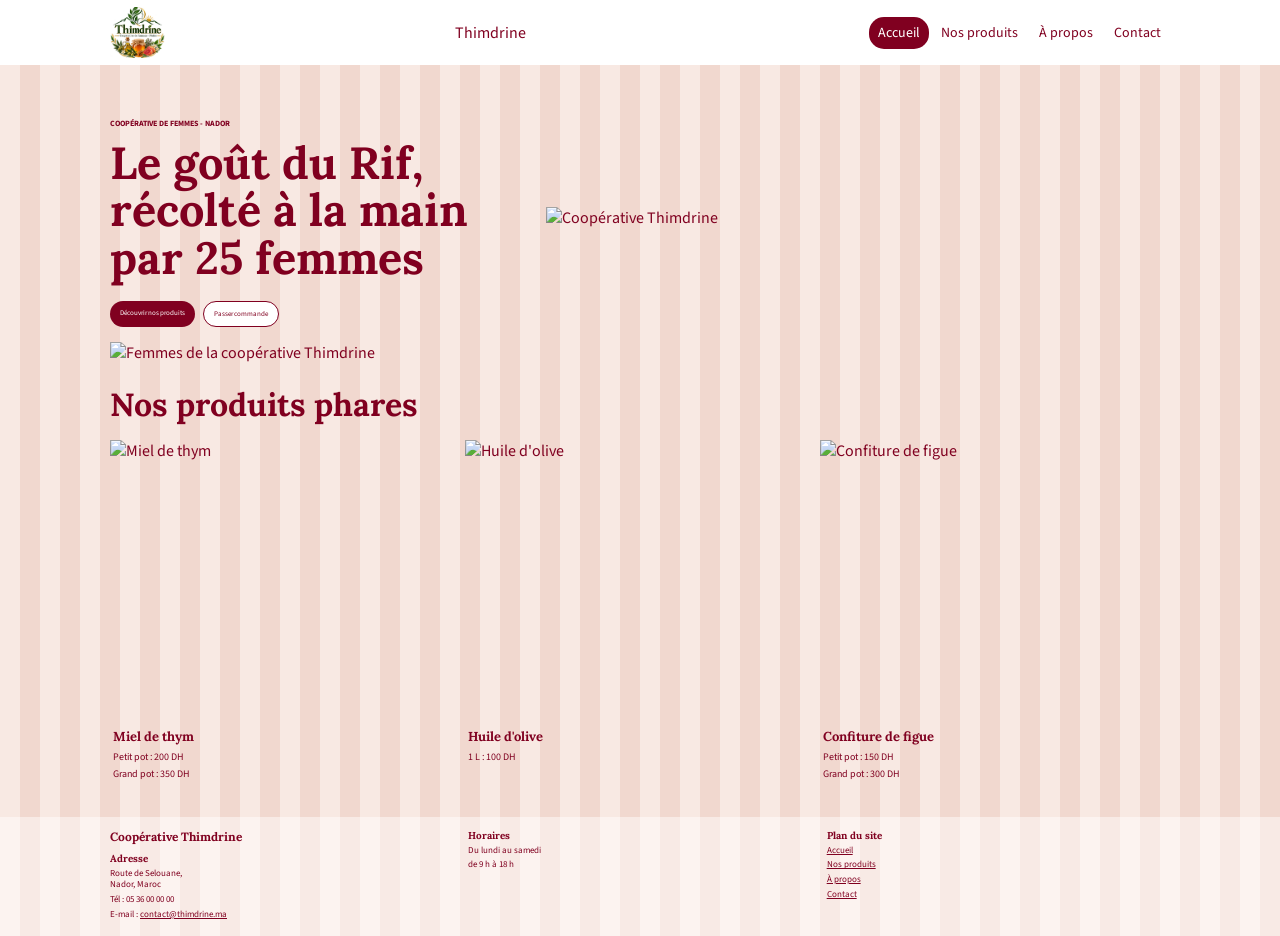
==== index.html @ 19dc5b83 "Ad integration css / html" ====
<!DOCTYPE html>
<html lang="fr">

<head>
    <meta charset="UTF-8">
    <meta name="viewport" content="width=device-width, initial-scale=1">

    <title>Accueil | Thimdrine</title>

    <link rel="icon" href="images/logo.svg">

    <link rel="stylesheet"
        href="https://fonts.googleapis.com/css2?family=Lora:wght@700&family=Source+Sans+3:wght@400;600;700&display=swap">

    <link rel="stylesheet" href="./style.css">
</head>

<body>

    <!-- HEADER -->

    <header class="entete">

        <div class="conteneur entete-contenu">

            <a class="logo" href="index.html">
             
                <img src="images/logo.jpg" alt="Thimdrine">
            
            </a>
            
            <nav class="menu">
                
                <div class="logo2">Thimdrine</div>
                <a class="actif" href="index.html">Accueil</a>

                <a href="produits.html">Nos produits</a>

                <a href="a-propos.html">À propos</a>

                <a href="contact.html">Contact</a>

            </nav>

        </div>

    </header>


    <main>

        <!-- HERO -->

        <section class="hero">

            <div class="conteneur hero-contenu">

                <div class="hero-texte">

                    <p class="surtitre">
                        Coopérative de femmes - Nador
                    </p>

                    <h1>
                        Le goût du Rif,
                        récolté à la main
                        par 25 femmes
                    </h1>

                    <div class="boutons">

                        <a class="bouton" href="produits.html">
                            Découvrir nos produits
                        </a>

                        <a class="bouton bouton-contour" href="contact.html">
                            Passer commande
                        </a>

                    </div>

                </div>


                <div class="hero-image">

                    <img src="images/hero.svg" alt="Coopérative Thimdrine">

                </div>

            </div>

        </section>


        <!-- IMAGE PRESENTATION -->

        <section class="presentation-image">

            <div class="conteneur">

                <img src="images/presentation.svg"
                     alt="Femmes de la coopérative Thimdrine">

            </div>

        </section>


        <!-- PRODUITS -->

        <section class="produits">

            <div class="conteneur">

                <h2>Nos produits phares</h2>


                <div class="cartes">


                    <!-- MIEL -->

                    <article class="carte">

                        <img src="images/miel-thym.svg"
                             alt="Miel de thym">

                        <div class="carte-texte">

                            <h3>Miel de thym</h3>

                            <p>Petit pot : 200 DH</p>

                            <p>Grand pot : 350 DH</p>

                        </div>

                    </article>


                    <!-- HUILE -->

                    <article class="carte">

                        <img src="images/huile-olive.svg"
                             alt="Huile d'olive">

                        <div class="carte-texte">

                            <h3>Huile d'olive</h3>

                            <p>1 L : 100 DH</p>

                        </div>

                    </article>


                    <!-- CONFITURE -->

                    <article class="carte">

                        <img src="images/confiture-figue.svg"
                             alt="Confiture de figue">

                        <div class="carte-texte">

                            <h3>Confiture de figue</h3>

                            <p>Petit pot : 150 DH</p>

                            <p>Grand pot : 300 DH</p>

                        </div>

                    </article>


                </div>

            </div>

        </section>

    </main>


    <!-- FOOTER -->

    <footer class="pied">

        <div class="conteneur pied-colonnes">


            <div>

                <h2>Coopérative Thimdrine</h2>

                <h3>Adresse</h3>

                <p>
                    Route de Selouane,<br>
                    Nador, Maroc
                </p>

                <p>
                    Tél : 05 36 00 00 00
                </p>

                <p>
                    E-mail :
                    <a href="mailto:contact@thimdrine.ma">
                        contact@thimdrine.ma
                    </a>
                </p>

            </div>


            <div>

                <h3>Horaires</h3>

                <p>
                    Du lundi au samedi
                </p>

                <p>
                    de 9 h à 18 h
                </p>

            </div>


            <div>

                <h3>Plan du site</h3>

                <p><a href="index.html">Accueil</a></p>

                <p><a href="produits.html">Nos produits</a></p>

                <p><a href="a-propos.html">À propos</a></p>

                <p><a href="contact.html">Contact</a></p>

            </div>


        </div>

    </footer>

</body>

</html>
---- style.css ----
/* =========================
   COULEURS
========================= */

:root {
    --rouge: #800020;
    --rose: #f8e9e3;
    --rose-fonce: #f1d8cf;
    --blanc: white;

    --titre: "Lora", Georgia, serif;
    --texte: "Source Sans 3", Arial, sans-serif;
}


/* =========================
   BASE
========================= */

* {
    box-sizing: border-box;
}

body {
    margin: 0;

    font-family: var(--texte);

    color: var(--rouge);

    background-color: var(--rose);

    /* bandes verticales */
    background-image: repeating-linear-gradient(
        90deg,
        #f8e9e3 0px,
        #f8e9e3 20px,
        #f1d8cf 20px,
        #f1d8cf 40px
    );
}

img {
    display: block;
    max-width: 100%;
}

a {
    color: var(--rouge);
}


/* =========================
   CONTENEUR
========================= */

.conteneur {
    width: 100%;
    max-width: 1100px;

    margin: auto;

    padding-left: 20px;
    padding-right: 20px;
}


/* =========================
   HEADER
========================= */

.entete {
    background-color: white;
}

.entete-contenu {
    display: flex;

    justify-content: space-between;
    align-items: center;

    padding-top: 5px;
    padding-bottom: 5px;
}


/* LOGO */

.logo img {
    width: 45px;
    height: 45px;

    object-fit: contain;
}


/* MENU */

.menu {
    display: flex;

    align-items: center;

    gap: 3px;
}

.menu a {
    padding: 6px 9px;

    font-size: 11px;

    text-decoration: none;

    color: var(--rouge);

    border-radius: 15px;
}

.menu a.actif {
    background-color: var(--rouge);

    color: white;
}


/* =========================
   HERO
========================= */

.hero {
    padding: 30px 0 15px;
}

.hero-contenu {
    display: flex;

    align-items: center;

    gap: 20px;
}

.hero-texte {
    width: 40%;
}

.surtitre {
    margin-bottom: 10px;

    font-size: 8px;

    font-weight: 700;

    text-transform: uppercase;
}

.hero h1 {
    margin: 0 0 20px;

    font-family: var(--titre);

    font-size: 30px;

    line-height: 1.05;

    color: var(--rouge);
}


/* IMAGE HERO */

.hero-image {
    width: 60%;
}

.hero-image img {
    width: 100%;
}


/* =========================
   BOUTONS
========================= */

.boutons {
    display: flex;

    gap: 8px;
}

.bouton {
    padding: 7px 10px;

    border-radius: 15px;

    background-color: var(--rouge);

    color: white;

    font-size: 7px;

    text-decoration: none;
}

.bouton-contour {
    background-color: white;

    color: var(--rouge);

    border: 1px solid var(--rouge);
}


/* =========================
   IMAGE PRESENTATION
========================= */

.presentation-image {
    padding: 0 0 15px;
}

.presentation-image img {
    width: 45%;

    margin-left: 0;
}


/* =========================
   PRODUITS
========================= */

.produits {
    padding: 5px 0 25px;
}

.produits h2 {
    margin: 0 0 15px;

    font-family: var(--titre);

    font-size: 25px;

    color: var(--rouge);
}


/* LES 3 CARTES */

.cartes {
    display: flex;

    gap: 5px;
}

.carte {
    width: 33.33%;

    background-color: transparent;
}


/* IMAGE PRODUIT */

.carte img {
    width: 100%;

    height: 160px;

    object-fit: cover;
}


/* TEXTE PRODUIT */

.carte-texte {
    padding: 8px 3px;
}

.carte h3 {
    margin: 0 0 5px;

    font-family: var(--titre);

    font-size: 13px;

    color: var(--rouge);
}

.carte p {
    margin: 0 0 3px;

    font-size: 10px;
}


/* =========================
   FOOTER
========================= */

.pied {
    padding: 12px 0;

    background-color: rgba(255, 255, 255, 0.45);
}

.pied-colonnes {
    display: flex;

    gap: 15px;
}

.pied-colonnes > div {
    width: 33.33%;
}

.pied h2 {
    margin: 0 0 8px;

    font-family: var(--titre);

    font-size: 12px;

    color: var(--rouge);
}

.pied h3 {
    margin: 0 0 3px;

    font-family: var(--titre);

    font-size: 10px;

    color: var(--rouge);
}

.pied p {
    margin: 0 0 3px;

    font-size: 9px;

    line-height: 1.3;
}

.pied a {
    color: var(--rouge);
}


/* =========================
   GRAND ÉCRAN
========================= */

@media (min-width: 1024px) {

    .logo img {
        width: 55px;
        height: 55px;
    }

    .menu a {
        font-size: 14px;
    }

    .hero {
        padding-top: 45px;
    }

    .hero h1 {
        font-size: 45px;
    }

    .carte img {
        height: 280px;
    }

    .produits h2 {
        font-size: 32px;
    }
}

.logo2{

    display: flex;
justify-content: start;
margin-right: 340px;


}
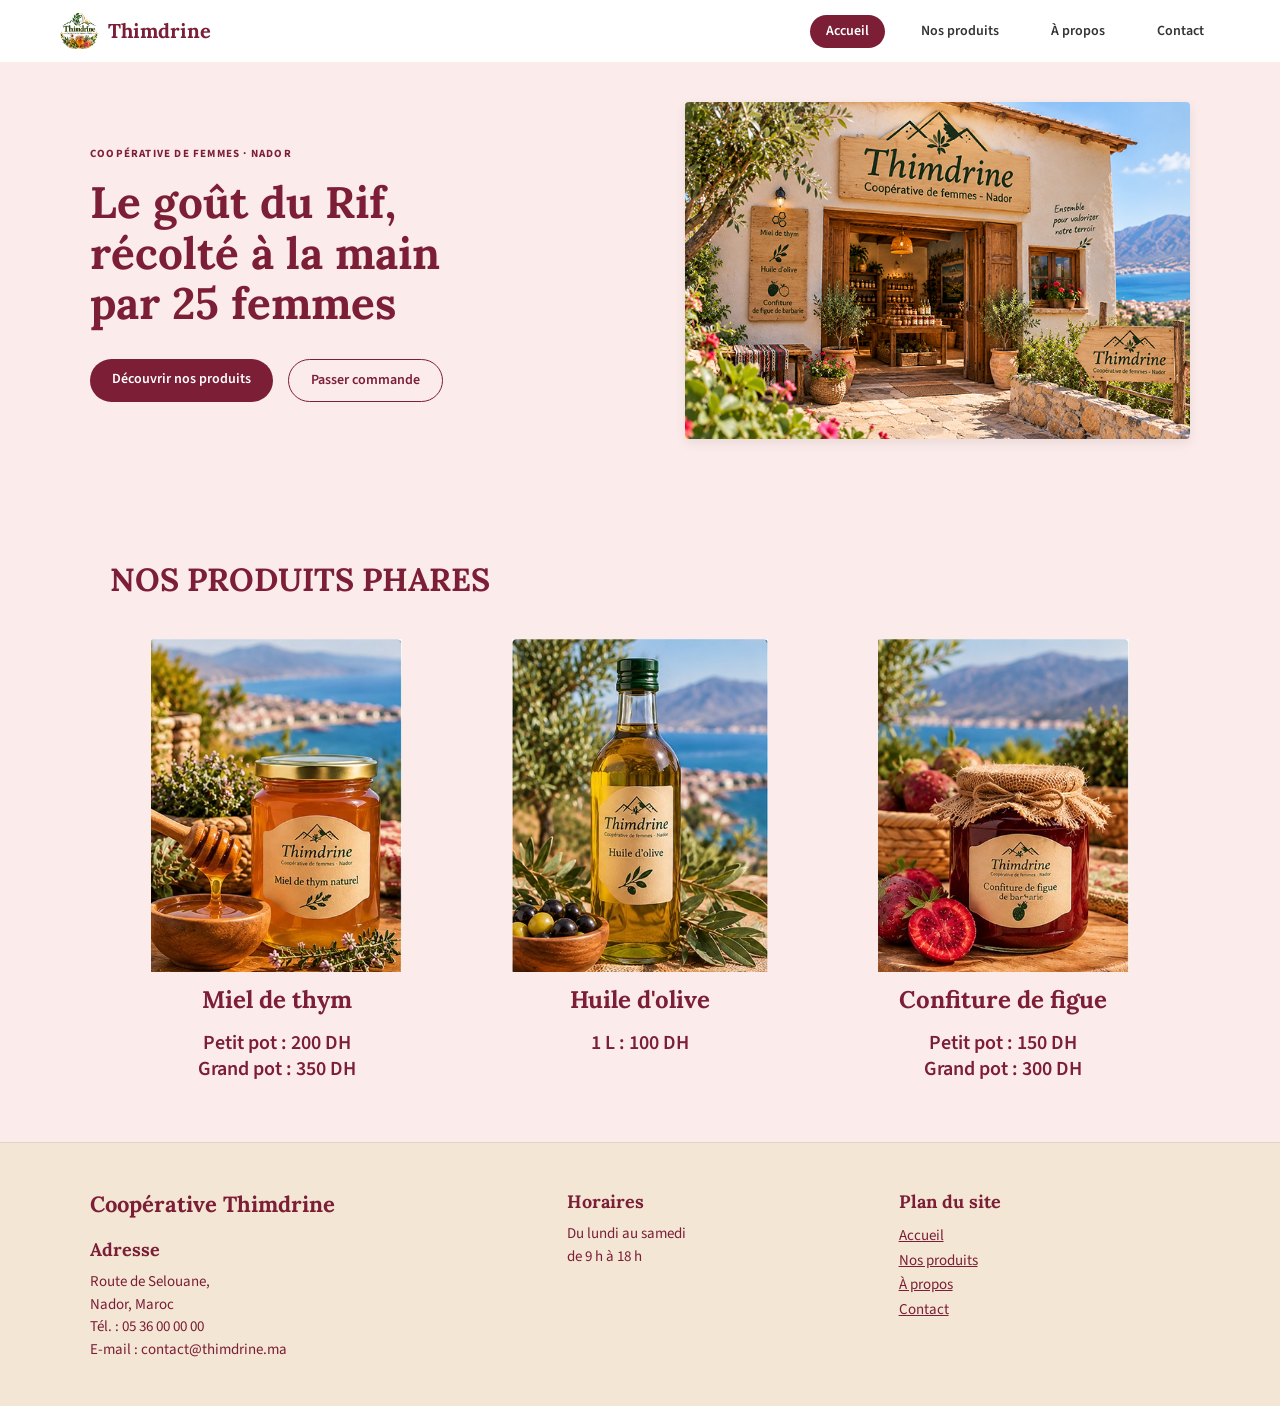
==== commit f72e348e: "site thimdrine" ====
--- a/index.html
+++ b/index.html
@@ -1,257 +1,127 @@
 <!DOCTYPE html>
 <html lang="fr">
+<head>
+  <meta charset="UTF-8">
+  <meta name="viewport" content="width=device-width, initial-scale=1.0">
+  <title>Thimdrine - Accueil</title>
 
-<head>
-    <meta charset="UTF-8">
-    <meta name="viewport" content="width=device-width, initial-scale=1">
+  <!-- Police Lora pour les titres & Source Sans 3 pour le texte -->
+  <link rel="preconnect" href="https://fonts.googleapis.com">
+  <link rel="preconnect" href="https://fonts.gstatic.com" crossorigin>
+  <link href="https://fonts.googleapis.com/css2?family=Lora:ital,wght@0,600;0,700;1,600&family=Source+Sans+3:wght@400;600;700&display=swap" rel="stylesheet">
 
-    <title>Accueil | Thimdrine</title>
-
-    <link rel="icon" href="images/logo.svg">
-
-    <link rel="stylesheet"
-        href="https://fonts.googleapis.com/css2?family=Lora:wght@700&family=Source+Sans+3:wght@400;600;700&display=swap">
-
-    <link rel="stylesheet" href="./style.css">
+  <!-- Lien vers le fichier CSS externe -->
+  <link rel="stylesheet" href="style.css">
 </head>
-
 <body>
 
-    <!-- HEADER -->
+  <!-- En-tête / Header -->
+  <header class="navbar">
+    <div class="logo-container">
+      <img src="images/logo.jpg" alt="Thimdrine" class="logo-img">
+      <span class="logo-text">Thimdrine</span>
+    </div>
+    <nav class="nav-links">
+      <a href="index.html" class="active">Accueil</a>
+      <a href="products.html">Nos produits</a>
+      <a href="a-propos.html">À propos</a>
+      <a href="contact.html">Contact</a>
+    </nav>
+  </header>
 
-    <header class="entete">
+  <main>
+    <!-- Section Hero (Haut de page) -->
+    <section class="hero-section">
+      <div class="hero-container">
+        
+        <!-- Colonne Gauche : Texte & Boutons -->
+        <div class="hero-left">
+          <span class="surtitre">COOPÉRATIVE DE FEMMES · NADOR</span>
+          <h1>Le goût du Rif,<br>récolté à la main<br>par 25 femmes</h1>
 
-        <div class="conteneur entete-contenu">
-
-            <a class="logo" href="index.html">
-             
-                <img src="images/logo.jpg" alt="Thimdrine">
-            
-            </a>
-            
-            <nav class="menu">
-                
-                <div class="logo2">Thimdrine</div>
-                <a class="actif" href="index.html">Accueil</a>
-
-                <a href="produits.html">Nos produits</a>
-
-                <a href="a-propos.html">À propos</a>
-
-                <a href="contact.html">Contact</a>
-
-            </nav>
-
+          <div class="hero-buttons">
+            <a href="products.html" class="btn btn-miel">Découvrir nos produits</a>
+            <a href="contact.html" class="btn btn-outline">Passer commande</a>
+          </div>
         </div>
 
-    </header>
-
-
-    <main>
-
-        <!-- HERO -->
-
-        <section class="hero">
-
-            <div class="conteneur hero-contenu">
-
-                <div class="hero-texte">
-
-                    <p class="surtitre">
-                        Coopérative de femmes - Nador
-                    </p>
-
-                    <h1>
-                        Le goût du Rif,
-                        récolté à la main
-                        par 25 femmes
-                    </h1>
-
-                    <div class="boutons">
-
-                        <a class="bouton" href="produits.html">
-                            Découvrir nos produits
-                        </a>
-
-                        <a class="bouton bouton-contour" href="contact.html">
-                            Passer commande
-                        </a>
-
-                    </div>
-
-                </div>
-
-
-                <div class="hero-image">
-
-                    <img src="images/hero.svg" alt="Coopérative Thimdrine">
-
-                </div>
-
-            </div>
-
-        </section>
-
-
-        <!-- IMAGE PRESENTATION -->
-
-        <section class="presentation-image">
-
-            <div class="conteneur">
-
-                <img src="images/presentation.svg"
-                     alt="Femmes de la coopérative Thimdrine">
-
-            </div>
-
-        </section>
-
-
-        <!-- PRODUITS -->
-
-        <section class="produits">
-
-            <div class="conteneur">
-
-                <h2>Nos produits phares</h2>
-
-
-                <div class="cartes">
-
-
-                    <!-- MIEL -->
-
-                    <article class="carte">
-
-                        <img src="images/miel-thym.svg"
-                             alt="Miel de thym">
-
-                        <div class="carte-texte">
-
-                            <h3>Miel de thym</h3>
-
-                            <p>Petit pot : 200 DH</p>
-
-                            <p>Grand pot : 350 DH</p>
-
-                        </div>
-
-                    </article>
-
-
-                    <!-- HUILE -->
-
-                    <article class="carte">
-
-                        <img src="images/huile-olive.svg"
-                             alt="Huile d'olive">
-
-                        <div class="carte-texte">
-
-                            <h3>Huile d'olive</h3>
-
-                            <p>1 L : 100 DH</p>
-
-                        </div>
-
-                    </article>
-
-
-                    <!-- CONFITURE -->
-
-                    <article class="carte">
-
-                        <img src="images/confiture-figue.svg"
-                             alt="Confiture de figue">
-
-                        <div class="carte-texte">
-
-                            <h3>Confiture de figue</h3>
-
-                            <p>Petit pot : 150 DH</p>
-
-                            <p>Grand pot : 300 DH</p>
-
-                        </div>
-
-                    </article>
-
-
-                </div>
-
-            </div>
-
-        </section>
-
-    </main>
-
-
-    <!-- FOOTER -->
-
-    <footer class="pied">
-
-        <div class="conteneur pied-colonnes">
-
-
-            <div>
-
-                <h2>Coopérative Thimdrine</h2>
-
-                <h3>Adresse</h3>
-
-                <p>
-                    Route de Selouane,<br>
-                    Nador, Maroc
-                </p>
-
-                <p>
-                    Tél : 05 36 00 00 00
-                </p>
-
-                <p>
-                    E-mail :
-                    <a href="mailto:contact@thimdrine.ma">
-                        contact@thimdrine.ma
-                    </a>
-                </p>
-
-            </div>
-
-
-            <div>
-
-                <h3>Horaires</h3>
-
-                <p>
-                    Du lundi au samedi
-                </p>
-
-                <p>
-                    de 9 h à 18 h
-                </p>
-
-            </div>
-
-
-            <div>
-
-                <h3>Plan du site</h3>
-
-                <p><a href="index.html">Accueil</a></p>
-
-                <p><a href="produits.html">Nos produits</a></p>
-
-                <p><a href="a-propos.html">À propos</a></p>
-
-                <p><a href="contact.html">Contact</a></p>
-
-            </div>
-
-
+        <!-- Colonne Droite : Image principale de la boutique -->
+        <div class="hero-right">
+          <img src="images/page1.jpg" alt="Boutique Thimdrine - Coopérative de femmes à Nador">
         </div>
 
-    </footer>
+      </div>
+    </section>
+
+    <!-- Section Produits Phares -->
+    <section class="produits-phares-section">
+      <h2 class="section-title">NOS PRODUITS PHARES</h2>
+
+      <div class="produits-grid">
+        
+        <!-- Produit 1 -->
+        <div class="produit-card">
+          <div class="image-wrapper">
+            <img src="images/produit3.jpg" alt="Miel de thym naturel">
+          </div>
+          <h3>Miel de thym</h3>
+          <p class="prix">Petit pot : 200 DH<br>Grand pot : 350 DH</p>
+        </div>
+
+        <!-- Produit 2 -->
+        <div class="produit-card">
+          <div class="image-wrapper">
+            <img src="images/produit2.jpg" alt="Huile d'olive pure">
+          </div>
+          <h3>Huile d'olive</h3>
+          <p class="prix">1 L : 100 DH</p>
+        </div>
+
+        <!-- Produit 3 -->
+        <div class="produit-card">
+          <div class="image-wrapper">
+            <img src="images/produit1.jpg" alt="Confiture de figue">
+          </div>
+          <h3>Confiture de figue</h3>
+          <p class="prix">Petit pot : 150 DH<br>Grand pot : 300 DH</p>
+        </div>
+
+      </div>
+    </section>
+  </main>
+
+  <!-- Pied de page / Footer -->
+  <footer class="footer">
+    <div class="footer-container">
+      
+      <!-- Colonne 1 : Adresse & Contacts -->
+      <div class="footer-col">
+        <h3 class="footer-brand">Coopérative Thimdrine</h3>
+        <h4 class="footer-heading">Adresse</h4>
+        <p>Route de Selouane,<br>Nador, Maroc</p>
+        <p class="footer-contact-item">Tél. : 05 36 00 00 00</p>
+        <p class="footer-contact-item">E-mail : contact@thimdrine.ma</p>
+      </div>
+
+      <!-- Colonne 2 : Horaires -->
+      <div class="footer-col">
+        <h4 class="footer-heading">Horaires</h4>
+        <p>Du lundi au samedi<br>de 9 h à 18 h</p>
+      </div>
+
+      <!-- Colonne 3 : Navigation du site -->
+      <div class="footer-col">
+        <h4 class="footer-heading">Plan du site</h4>
+        <ul class="footer-links">
+          <li><a href="index.html" class="active">Accueil</a></li>
+          <li><a href="products.html">Nos produits</a></li>
+          <li><a href="a-propos.html">À propos</a></li>
+          <li><a href="contact.html">Contact</a></li>
+        </ul>
+      </div>
+
+    </div>
+  </footer>
 
 </body>
-
 </html>
--- a/style.css
+++ b/style.css
@@ -1,388 +1,399 @@
-/* =========================
-   COULEURS
-========================= */
-
+/* ==========================================
+   CHARTE GRAPHIQUE GLOBAL - THIMDRINE
+   ========================================== */
 :root {
-    --rouge: #800020;
-    --rose: #f8e9e3;
-    --rose-fonce: #f1d8cf;
-    --blanc: white;
-
-    --titre: "Lora", Georgia, serif;
-    --texte: "Source Sans 3", Arial, sans-serif;
-}
-
-
-/* =========================
-   BASE
-========================= */
-
+  --couleur-miel: #7B1E36;        /* Bordeaux / Miel */
+  --couleur-figue: #6C1D2F;       /* Bordeaux foncé */
+  --couleur-lin-haut: #FCEBEB;    /* Fond rose pastel clair */
+  --couleur-lin-bas: #FBF6EC;     /* Fond lin/crème */
+  --couleur-bandeau: #EEA0A0;     /* Fond saumon pour les valeurs / formulaires */
+  --couleur-footer: #F3E6D5;      /* Fond du footer */
+  --couleur-terre: #2B2118;       /* Texte sombre */
+  --couleur-blanc: #FFFFFF;
+
+  --police-titre: 'Lora', Georgia, serif;
+  --police-texte: 'Source Sans 3', Arial, sans-serif;
+}
+
+/* Reset de base */
 * {
-    box-sizing: border-box;
+  box-sizing: border-box;
+  margin: 0;
+  padding: 0;
 }
 
 body {
-    margin: 0;
-
-    font-family: var(--texte);
-
-    color: var(--rouge);
-
-    background-color: var(--rose);
-
-    /* bandes verticales */
-    background-image: repeating-linear-gradient(
-        90deg,
-        #f8e9e3 0px,
-        #f8e9e3 20px,
-        #f1d8cf 20px,
-        #f1d8cf 40px
-    );
-}
-
-img {
+  font-family: var(--police-texte);
+  background-color: var(--couleur-lin-haut);
+  color: var(--couleur-miel);
+  line-height: 1.5;
+  min-height: 100vh;
+}
+
+/* ==========================================
+   HEADER / NAVIGATION (COMMUN À TOUTES LES PAGES)
+   ========================================== */
+.navbar, header {
+  background-color: var(--couleur-blanc);
+  display: flex;
+  justify-content: space-between;
+  align-items: center;
+  padding: 12px 60px;
+  box-shadow: 0 1px 4px rgba(0, 0, 0, 0.05);
+}
+
+.logo-container {
+  display: flex;
+  align-items: center;
+  gap: 10px;
+}
+
+.logo-img {
+  width: 38px;
+  height: 38px;
+  object-fit: contain;
+}
+
+.logo-text {
+  font-family: var(--police-titre);
+  font-size: 20px;
+  font-weight: 700;
+  color: var(--couleur-miel);
+}
+
+.nav-links, nav {
+  display: flex;
+  align-items: center;
+  gap: 20px;
+}
+
+.nav-links a, nav a {
+  text-decoration: none;
+  color: #333333;
+  font-size: 14px;
+  font-weight: 600;
+  padding: 6px 16px;
+  border-radius: 20px;
+  transition: all 0.2s ease;
+}
+
+.nav-links a.active, nav a.active {
+  background-color: var(--couleur-miel);
+  color: var(--couleur-blanc);
+}
+
+/* Titre global de page */
+.page-title {
+  font-family: var(--police-titre);
+  font-size: 60px;
+  font-weight: 700;
+  color: var(--couleur-miel);
+  text-align: center;
+  margin-bottom: 35px;
+}
+
+/* ==========================================
+   PAGE ACCUEIL (INDEX)
+   ========================================== */
+.hero-section {
+  background-color: var(--couleur-lin-haut);
+  padding: 40px 20px 60px;
+}
+
+.hero-container {
+  max-width: 1100px;
+  margin: 0 auto;
+  display: grid;
+  grid-template-columns: 1.1fr 1fr;
+  gap: 40px;
+  align-items: center;
+}
+
+.surtitre {
+  font-size: 11px;
+  font-weight: 700;
+  letter-spacing: 1.2px;
+  color: var(--couleur-miel);
+  display: block;
+  margin-bottom: 15px;
+  text-transform: uppercase;
+}
+
+.hero-left h1 {
+  font-family: var(--police-titre);
+  font-size: 44px;
+  line-height: 1.15;
+  color: var(--couleur-miel);
+  margin-bottom: 30px;
+  font-weight: 700;
+}
+
+.hero-buttons {
+  display: flex;
+  gap: 15px;
+}
+
+.btn {
+  text-decoration: none;
+  font-size: 14px;
+  font-weight: 600;
+  padding: 10px 22px;
+  border-radius: 25px;
+  display: inline-block;
+  transition: all 0.2s ease;
+}
+
+.btn-miel {
+  background-color: var(--couleur-miel);
+  color: var(--couleur-blanc);
+}
+
+.btn-miel:hover {
+  background-color: var(--couleur-figue);
+}
+
+.btn-outline {
+  border: 1.5px solid var(--couleur-miel);
+  color: var(--couleur-miel);
+  background-color: transparent;
+}
+
+.hero-right img {
+  width: 100%;
+  border-radius: 4px;
+  object-fit: cover;
+  box-shadow: 0 4px 12px rgba(0, 0, 0, 0.08);
+}
+
+.produits-phares-section {
+  max-width: 1100px;
+  margin: 50px auto 60px;
+  padding: 0 20px;
+}
+
+.section-title {
+  font-family: var(--police-titre);
+  font-size: 32px;
+  font-weight: 700;
+  color: var(--couleur-miel);
+  margin-bottom: 35px;
+}
+
+/* ==========================================
+   PAGE À PROPOS (HISTOIRE & VALEURS) - [AJOUTÉ]
+   ========================================== */
+.histoire-section {
+  max-width: 1150px;
+  margin: 0 auto;
+  padding: 40px 20px 60px;
+}
+
+.histoire-container {
+  display: flex;
+  align-items: center;
+  justify-content: space-between;
+  gap: 50px;
+}
+
+.histoire-image {
+  flex: 1;
+  max-width: 420px;
+  display: flex;
+  justify-content: center;
+}
+
+.histoire-image img {
+  width: 100%;
+  height: auto;
+  object-fit: contain;
+}
+
+.histoire-content {
+  flex: 1.4;
+}
+
+.histoire-content p {
+  font-size: 22px;
+  line-height: 1.55;
+  color: var(--couleur-miel);
+  margin-bottom: 22px;
+}
+
+.valeurs-section {
+  background-color: var(--couleur-bandeau);
+  padding: 45px 20px 70px;
+  width: 100%;
+  text-align: center;
+}
+
+.valeurs-title {
+  font-family: var(--police-titre);
+  font-size: 56px;
+  font-weight: 700;
+  color: var(--couleur-miel);
+  margin-bottom: 45px;
+}
+
+.valeurs-grid {
+  max-width: 1100px;
+  margin: 0 auto;
+  display: grid;
+  grid-template-columns: repeat(3, 1fr);
+  gap: 40px;
+  text-align: left;
+}
+
+.valeur-card h3 {
+  font-family: var(--police-titre);
+  font-size: 28px;
+  font-weight: 700;
+  color: #000000;
+  margin-bottom: 14px;
+}
+
+.valeur-card p {
+  font-size: 22px;
+  line-height: 1.4;
+  color: var(--couleur-miel);
+  font-weight: 500;
+}
+
+/* ==========================================
+   PAGE PRODUITS (CATALOGUE)
+   ========================================== */
+.catalog-section, .container {
+  max-width: 1100px;
+  margin: 0 auto;
+  padding: 30px 20px 70px;
+  text-align: center;
+}
+
+.products-grid, .produits-grid {
+  display: grid;
+  grid-template-columns: repeat(3, 1fr);
+  gap: 40px 30px;
+}
+
+.product-card, .produit-card {
+  display: flex;
+  flex-direction: column;
+  align-items: center;
+}
+
+.product-card h2, .produit-card h3, .product-title {
+  font-family: var(--police-titre);
+  font-size: 24px;
+  font-weight: 700;
+  color: var(--couleur-miel);
+  margin-bottom: 12px;
+  text-align: center;
+}
+
+.image-wrapper, .product-image {
+width: 100%;
+    aspect-ratio: 1 / 1;
+    overflow: hidden;
+    border-radius: 2px;
+    margin-bottom: 10px;
+    background-color: var(--couleur-lin-haut);
+}
+
+.image-wrapper img {
+   width: 100%;
+    height: 100%;
+    object-fit: contain;
     display: block;
-    max-width: 100%;
-}
-
-a {
-    color: var(--rouge);
-}
-
-
-/* =========================
-   CONTENEUR
-========================= */
-
-.conteneur {
-    width: 100%;
-    max-width: 1100px;
-
-    margin: auto;
-
-    padding-left: 20px;
-    padding-right: 20px;
-}
-
-
-/* =========================
-   HEADER
-========================= */
-
-.entete {
-    background-color: white;
-}
-
-.entete-contenu {
-    display: flex;
-
-    justify-content: space-between;
-    align-items: center;
-
-    padding-top: 5px;
-    padding-bottom: 5px;
-}
-
-
-/* LOGO */
-
-.logo img {
-    width: 45px;
-    height: 45px;
-
-    object-fit: contain;
-}
-
-
-/* MENU */
-
-.menu {
-    display: flex;
-
-    align-items: center;
-
-    gap: 3px;
-}
-
-.menu a {
-    padding: 6px 9px;
-
-    font-size: 11px;
-
-    text-decoration: none;
-
-    color: var(--rouge);
-
-    border-radius: 15px;
-}
-
-.menu a.actif {
-    background-color: var(--rouge);
-
-    color: white;
-}
-
-
-/* =========================
-   HERO
-========================= */
-
-.hero {
-    padding: 30px 0 15px;
-}
-
-.hero-contenu {
-    display: flex;
-
-    align-items: center;
-
-    gap: 20px;
-}
-
-.hero-texte {
-    width: 40%;
-}
-
-.surtitre {
-    margin-bottom: 10px;
-
-    font-size: 8px;
-
-    font-weight: 700;
-
-    text-transform: uppercase;
-}
-
-.hero h1 {
-    margin: 0 0 20px;
-
-    font-family: var(--titre);
-
-    font-size: 30px;
-
-    line-height: 1.05;
-
-    color: var(--rouge);
-}
-
-
-/* IMAGE HERO */
-
-.hero-image {
-    width: 60%;
-}
-
-.hero-image img {
-    width: 100%;
-}
-
-
-/* =========================
-   BOUTONS
-========================= */
-
-.boutons {
-    display: flex;
-
-    gap: 8px;
-}
-
-.bouton {
-    padding: 7px 10px;
-
-    border-radius: 15px;
-
-    background-color: var(--rouge);
-
-    color: white;
-
-    font-size: 7px;
-
-    text-decoration: none;
-}
-
-.bouton-contour {
-    background-color: white;
-
-    color: var(--rouge);
-
-    border: 1px solid var(--rouge);
-}
-
-
-/* =========================
-   IMAGE PRESENTATION
-========================= */
-
-.presentation-image {
-    padding: 0 0 15px;
-}
-
-.presentation-image img {
-    width: 45%;
-
-    margin-left: 0;
-}
-
-
-/* =========================
-   PRODUITS
-========================= */
-
-.produits {
-    padding: 5px 0 25px;
-}
-
-.produits h2 {
-    margin: 0 0 15px;
-
-    font-family: var(--titre);
-
-    font-size: 25px;
-
-    color: var(--rouge);
-}
-
-
-/* LES 3 CARTES */
-
-.cartes {
-    display: flex;
-
-    gap: 5px;
-}
-
-.carte {
-    width: 33.33%;
-
-    background-color: transparent;
-}
-
-
-/* IMAGE PRODUIT */
-
-.carte img {
-    width: 100%;
-
-    height: 160px;
-
-    object-fit: cover;
-}
-
-
-/* TEXTE PRODUIT */
-
-.carte-texte {
-    padding: 8px 3px;
-}
-
-.carte h3 {
-    margin: 0 0 5px;
-
-    font-family: var(--titre);
-
-    font-size: 13px;
-
-    color: var(--rouge);
-}
-
-.carte p {
-    margin: 0 0 3px;
-
-    font-size: 10px;
-}
-
-
-/* =========================
-   FOOTER
-========================= */
-
-.pied {
-    padding: 12px 0;
-
-    background-color: rgba(255, 255, 255, 0.45);
-}
-
-.pied-colonnes {
-    display: flex;
-
+}
+
+.product-card .price, .produit-card .prix, .product-price {
+  font-size: 20px;
+  font-weight: 600;
+  color: var(--couleur-miel);
+  line-height: 1.3;
+  text-align: center;
+}
+
+/* ==========================================
+   FOOTER (COMMUN)
+   ========================================== */
+.footer {
+  background-color: var(--couleur-footer);
+  padding: 45px 20px;
+  border-top: 1px solid rgba(123, 30, 54, 0.1);
+}
+
+.footer-container {
+  max-width: 1100px;
+  margin: 0 auto;
+  display: grid;
+  grid-template-columns: 1.5fr 1fr 1fr;
+  gap: 40px;
+}
+
+.footer-brand {
+  font-family: var(--police-titre);
+  font-size: 22px;
+  font-weight: 700;
+  color: var(--couleur-miel);
+  margin-bottom: 15px;
+}
+
+.footer-heading {
+  font-family: var(--police-titre);
+  font-size: 18px;
+  font-weight: 700;
+  color: var(--couleur-miel);
+  margin-bottom: 8px;
+}
+
+.footer-col p, .footer-col a {
+  font-size: 15px;
+  color: var(--couleur-miel);
+}
+
+.footer-links {
+  list-style: none;
+}
+
+.footer-links a:hover {
+  text-decoration: underline;
+}
+
+/* ==========================================
+   RESPONSIVE (MOBILES & TABLETTES)
+   ========================================== */
+@media (max-width: 850px) {
+  .navbar, header {
+    flex-direction: column;
     gap: 15px;
-}
-
-.pied-colonnes > div {
-    width: 33.33%;
-}
-
-.pied h2 {
-    margin: 0 0 8px;
-
-    font-family: var(--titre);
-
-    font-size: 12px;
-
-    color: var(--rouge);
-}
-
-.pied h3 {
-    margin: 0 0 3px;
-
-    font-family: var(--titre);
-
-    font-size: 10px;
-
-    color: var(--rouge);
-}
-
-.pied p {
-    margin: 0 0 3px;
-
-    font-size: 9px;
-
-    line-height: 1.3;
-}
-
-.pied a {
-    color: var(--rouge);
-}
-
-
-/* =========================
-   GRAND ÉCRAN
-========================= */
-
-@media (min-width: 1024px) {
-
-    .logo img {
-        width: 55px;
-        height: 55px;
-    }
-
-    .menu a {
-        font-size: 14px;
-    }
-
-    .hero {
-        padding-top: 45px;
-    }
-
-    .hero h1 {
-        font-size: 45px;
-    }
-
-    .carte img {
-        height: 280px;
-    }
-
-    .produits h2 {
-        font-size: 32px;
-    }
-}
-
-.logo2{
-
-    display: flex;
-justify-content: start;
-margin-right: 340px;
-
-
-}
+    padding: 15px;
+  }
+
+  .hero-container,
+  .histoire-container {
+    grid-template-columns: 1fr;
+    flex-direction: column;
+    text-align: center;
+  }
+
+  .products-grid,
+  .produits-grid,
+  .valeurs-grid {
+    grid-template-columns: 1fr;
+    gap: 35px;
+  }
+
+  .footer-container {
+    grid-template-columns: 1fr;
+    gap: 25px;
+  }
+
+  .page-title,
+  .valeurs-title {
+    font-size: 40px;
+  }
+}
+
+.footer-text {
+    font-weight: bold;
+}
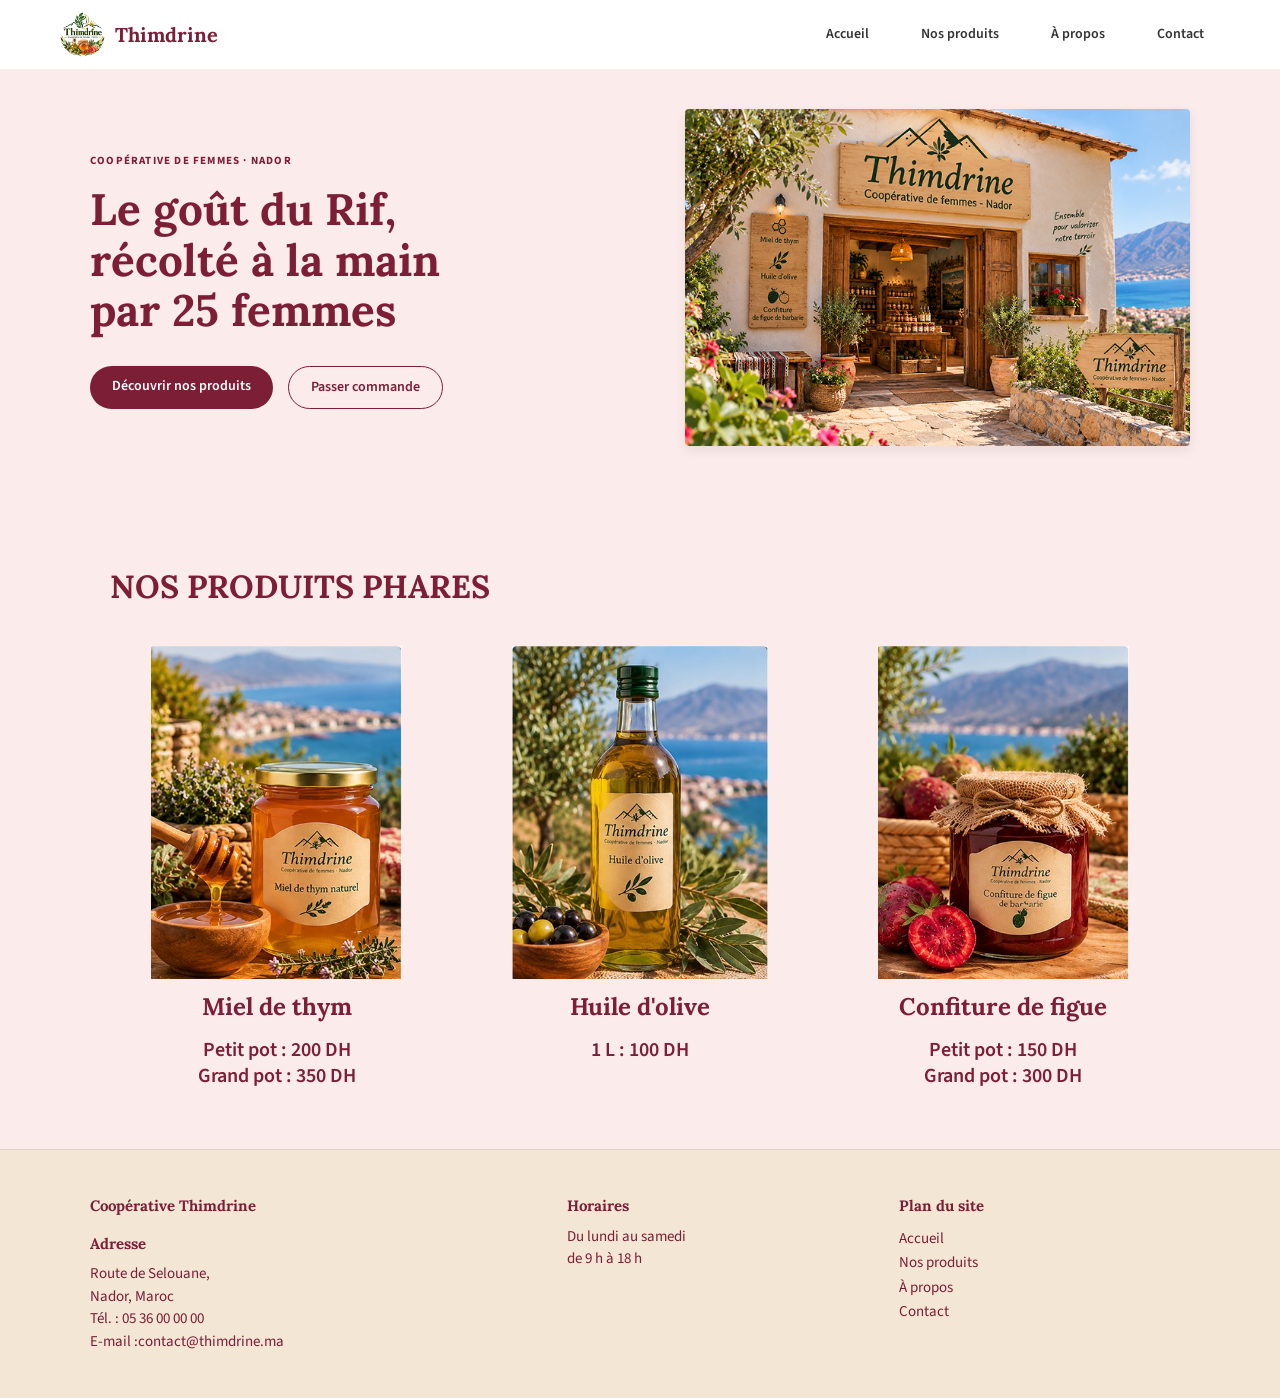
==== commit 48e8796d: "siteThimdrine" ====
--- a/index.html
+++ b/index.html
@@ -16,18 +16,20 @@
 <body>
 
   <!-- En-tête / Header -->
-  <header class="navbar">
-    <div class="logo-container">
-      <img src="images/logo.jpg" alt="Thimdrine" class="logo-img">
-      <span class="logo-text">Thimdrine</span>
+<header class="navbar">
+  <div class="logo-container">
+    <div class="logo-circle">
+      <img src="images/logo.jpg" alt="Thimdrine Logo" class="logo-img">
     </div>
-    <nav class="nav-links">
-      <a href="index.html" class="active">Accueil</a>
-      <a href="products.html">Nos produits</a>
-      <a href="a-propos.html">À propos</a>
-      <a href="contact.html">Contact</a>
-    </nav>
-  </header>
+    <span class="logo-text">Thimdrine</span>
+  </div>
+  <nav class="nav-links">
+    <a href="index.html">Accueil</a>
+    <a href="products.html">Nos produits</a>
+    <a href="a-propos.html">À propos</a>
+    <a href="contact.html">Contact</a>
+  </nav>
+</header>
 
   <main>
     <!-- Section Hero (Haut de page) -->
@@ -96,22 +98,22 @@
       
       <!-- Colonne 1 : Adresse & Contacts -->
       <div class="footer-col">
-        <h3 class="footer-brand">Coopérative Thimdrine</h3>
-        <h4 class="footer-heading">Adresse</h4>
+        <p class="footer-brand">Coopérative Thimdrine</p>
+        <p class="footer-heading">Adresse</p>
         <p>Route de Selouane,<br>Nador, Maroc</p>
         <p class="footer-contact-item">Tél. : 05 36 00 00 00</p>
-        <p class="footer-contact-item">E-mail : contact@thimdrine.ma</p>
+        <p class="footer-contact-item">E-mail :contact@thimdrine.ma</p>
       </div>
 
       <!-- Colonne 2 : Horaires -->
       <div class="footer-col">
-        <h4 class="footer-heading">Horaires</h4>
+        <p class="footer-heading">Horaires</p>
         <p>Du lundi au samedi<br>de 9 h à 18 h</p>
       </div>
 
       <!-- Colonne 3 : Navigation du site -->
       <div class="footer-col">
-        <h4 class="footer-heading">Plan du site</h4>
+        <p class="footer-heading">Plan du site</p>
         <ul class="footer-links">
           <li><a href="index.html" class="active">Accueil</a></li>
           <li><a href="products.html">Nos produits</a></li>
--- a/style.css
+++ b/style.css
@@ -15,7 +15,7 @@
   --police-texte: 'Source Sans 3', Arial, sans-serif;
 }
 
-/* Reset de base */
+/* Reset de base corrigé */
 * {
   box-sizing: border-box;
   margin: 0;
@@ -48,10 +48,21 @@
   gap: 10px;
 }
 
+.logo-circle {
+  width: 45px;
+  height: 45px;
+  border-radius: 50%;
+  overflow: hidden;
+  display: flex;
+  align-items: center;
+  justify-content: center;
+  background-color: var(--couleur-blanc);
+}
+
 .logo-img {
-  width: 38px;
-  height: 38px;
-  object-fit: contain;
+  width: 100%;
+  height: 100%;
+  object-fit: cover;
 }
 
 .logo-text {
@@ -180,7 +191,7 @@
 }
 
 /* ==========================================
-   PAGE À PROPOS (HISTOIRE & VALEURS) - [AJOUTÉ]
+   PAGE À PROPOS (HISTOIRE & VALEURS)
    ========================================== */
 .histoire-section {
   max-width: 1150px;
@@ -200,12 +211,15 @@
   max-width: 420px;
   display: flex;
   justify-content: center;
+
 }
 
 .histoire-image img {
   width: 100%;
   height: auto;
   object-fit: contain;
+  
+
 }
 
 .histoire-content {
@@ -290,19 +304,19 @@
 }
 
 .image-wrapper, .product-image {
-width: 100%;
-    aspect-ratio: 1 / 1;
-    overflow: hidden;
-    border-radius: 2px;
-    margin-bottom: 10px;
-    background-color: var(--couleur-lin-haut);
+  width: 100%;
+  aspect-ratio: 1 / 1;
+  overflow: hidden;
+  border-radius: 2px;
+  margin-bottom: 10px;
+  background-color: var(--couleur-lin-haut);
 }
 
 .image-wrapper img {
-   width: 100%;
-    height: 100%;
-    object-fit: contain;
-    display: block;
+  width: 100%;
+  height: 100%;
+  object-fit: contain;
+  display: block;
 }
 
 .product-card .price, .produit-card .prix, .product-price {
@@ -311,6 +325,105 @@
   color: var(--couleur-miel);
   line-height: 1.3;
   text-align: center;
+}
+
+/* ==========================================
+   PAGE CONTACT
+   ========================================== */
+.contact-info-section {
+  max-width: 900px;
+  margin: 40px auto 20px;
+  padding: 0 20px;
+}
+
+.contact-info-container {
+  display: flex;
+  flex-direction: column;
+  gap: 10px;
+}
+
+.info-line {
+  font-size: 20px;
+  font-weight: 600;
+  color: var(--couleur-miel);
+}
+
+.info-label {
+  display: inline-block;
+  width: 140px;
+  text-transform: lowercase;
+}
+
+.contact-form-section {
+  max-width: 900px;
+  margin: 30px auto 60px;
+  padding: 0 20px;
+}
+
+.page-title-left {
+  font-family: var(--police-titre);
+  font-size: 48px;
+  font-weight: 700;
+  color: var(--couleur-miel);
+  margin-bottom: 30px;
+  text-transform: lowercase;
+}
+
+.contact-form {
+  display: flex;
+  flex-direction: column;
+  gap: 20px;
+  max-width: 650px;
+}
+
+.form-group {
+  display: flex;
+  align-items: center;
+  gap: 15px;
+}
+
+.form-group label {
+  font-size: 20px;
+  font-weight: 600;
+  color: var(--couleur-miel);
+  width: 240px;
+  text-align: right;
+  text-transform: lowercase;
+}
+
+.form-group input {
+  flex: 1;
+  height: 42px;
+  padding: 8px 12px;
+  background-color: var(--couleur-blanc);
+  border: 1px solid rgba(123, 30, 54, 0.3);
+  border-radius: 4px;
+  font-family: var(--police-texte);
+  font-size: 16px;
+  color: var(--couleur-terre);
+  box-shadow: inset 0 1px 3px rgba(0,0,0,0.05);
+}
+
+.form-group input:focus {
+  outline: none;
+  border-color: var(--couleur-miel);
+  box-shadow: 0 0 0 2px rgba(123, 30, 54, 0.15);
+}
+
+.form-submit {
+  margin-left: 255px;
+  margin-top: 10px;
+  text-decoration:#F3E6D5;
+ 
+  
+}
+
+.form-footer-note {
+  margin-left: 255px;
+  font-size: 14px;
+  font-style: italic;
+  color: var(--couleur-miel);
+  margin-top: 15px;
 }
 
 /* ==========================================
@@ -349,6 +462,7 @@
 .footer-col p, .footer-col a {
   font-size: 15px;
   color: var(--couleur-miel);
+  text-decoration: none;
 }
 
 .footer-links {
@@ -357,6 +471,10 @@
 
 .footer-links a:hover {
   text-decoration: underline;
+}
+
+.footer-text {
+  font-weight: bold;
 }
 
 /* ==========================================
@@ -394,6 +512,21 @@
   }
 }
 
-.footer-text {
-    font-weight: bold;
+@media (max-width: 768px) {
+  .form-group {
+    flex-direction: column;
+    align-items: flex-start;
+    gap: 5px;
+  }
+  .form-group label {
+    width: 100%;
+    text-align: left;
+  }
+  .form-submit,
+  .form-footer-note {
+    margin-left: 0;
+  }
+  .page-title-left {
+    font-size: 34px;
+  }
 }
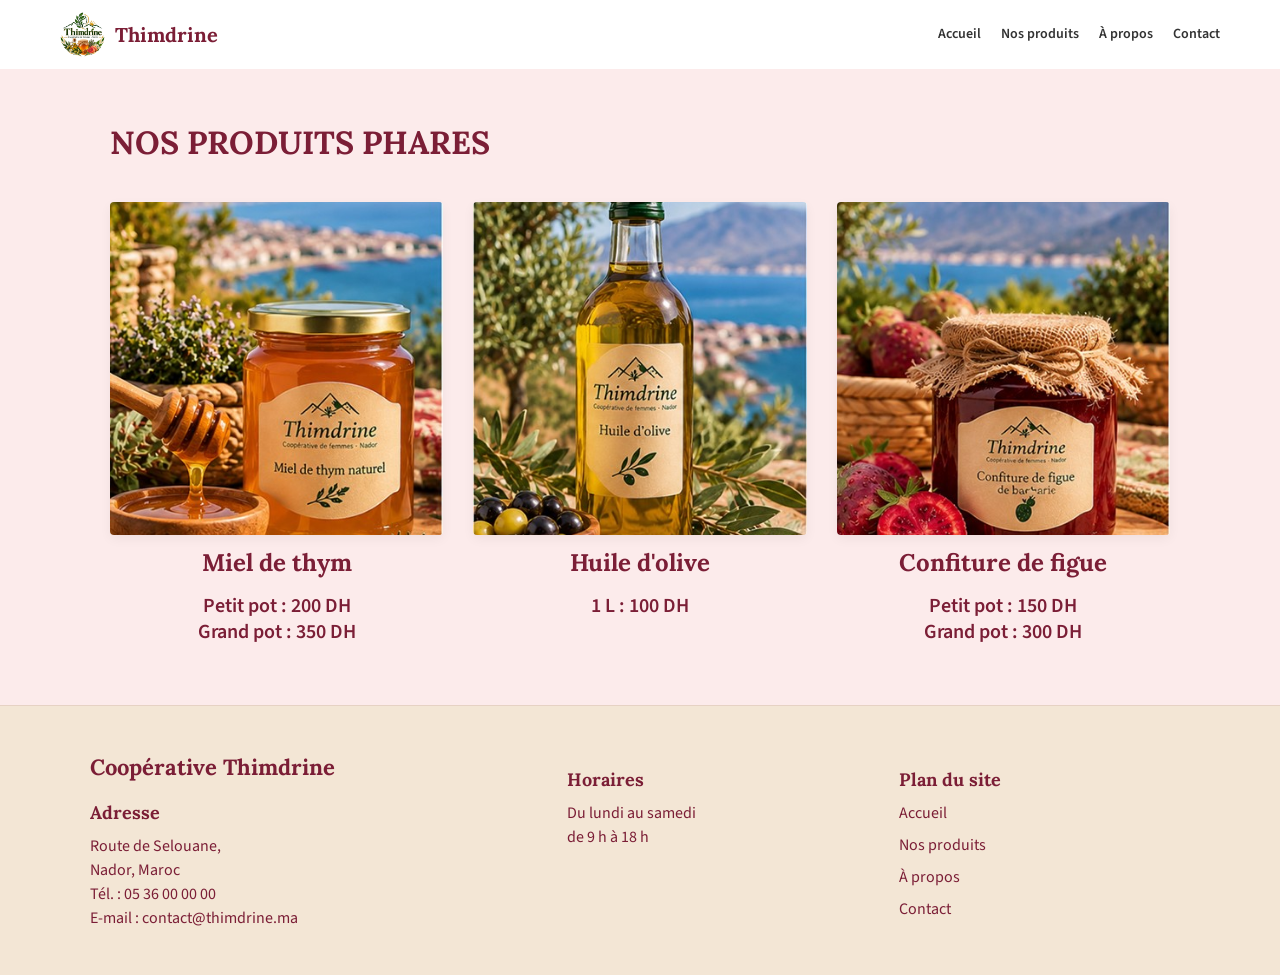
==== commit 27731684: "thimdrine" ====
--- a/index.html
+++ b/index.html
@@ -33,97 +33,74 @@
 
   <main>
     <!-- Section Hero (Haut de page) -->
-    <section class="hero-section">
-      <div class="hero-container">
-        
-        <!-- Colonne Gauche : Texte & Boutons -->
-        <div class="hero-left">
-          <span class="surtitre">COOPÉRATIVE DE FEMMES · NADOR</span>
-          <h1>Le goût du Rif,<br>récolté à la main<br>par 25 femmes</h1>
+  <section class="produits-phares-section">
+  <h2 class="section-title">NOS PRODUITS PHARES</h2>
 
-          <div class="hero-buttons">
-            <a href="products.html" class="btn btn-miel">Découvrir nos produits</a>
-            <a href="contact.html" class="btn btn-outline">Passer commande</a>
-          </div>
-        </div>
+  <!-- الشبكة اللي كاتجمع 3 منتجات فسطر واحد -->
+  <div class="produits-grid">
+    
+    <!-- المنتج 1 -->
+    <div class="product-card">
+      <div class="image-wrapper">
+        <img src="images/produit3.jpg" alt="Miel de thym">
+      </div>
+      <h3 class="product-title">Miel de thym</h3>
+      <p class="product-price">Petit pot : 200 DH<br>Grand pot : 350 DH</p>
+    </div>
 
-        <!-- Colonne Droite : Image principale de la boutique -->
-        <div class="hero-right">
-          <img src="images/page1.jpg" alt="Boutique Thimdrine - Coopérative de femmes à Nador">
-        </div>
+    <!-- المنتج 2 -->
+    <div class="product-card">
+      <div class="image-wrapper">
+        <img src="images/produit2.jpg" alt="Huile d'olive">
+      </div>
+      <h3 class="product-title">Huile d'olive</h3>
+      <p class="product-price">1 L : 100 DH</p>
+    </div>
 
+    <!-- المنتج 3 -->
+    <div class="product-card">
+      <div class="image-wrapper">
+        <img src="images/produit1.jpg" alt="Confiture de figue">
       </div>
-    </section>
+      <h3 class="product-title">Confiture de figue</h3>
+      <p class="product-price">Petit pot : 150 DH<br>Grand pot : 300 DH</p>
+    </div>
 
-    <!-- Section Produits Phares -->
-    <section class="produits-phares-section">
-      <h2 class="section-title">NOS PRODUITS PHARES</h2>
-
-      <div class="produits-grid">
-        
-        <!-- Produit 1 -->
-        <div class="produit-card">
-          <div class="image-wrapper">
-            <img src="images/produit3.jpg" alt="Miel de thym naturel">
-          </div>
-          <h3>Miel de thym</h3>
-          <p class="prix">Petit pot : 200 DH<br>Grand pot : 350 DH</p>
-        </div>
-
-        <!-- Produit 2 -->
-        <div class="produit-card">
-          <div class="image-wrapper">
-            <img src="images/produit2.jpg" alt="Huile d'olive pure">
-          </div>
-          <h3>Huile d'olive</h3>
-          <p class="prix">1 L : 100 DH</p>
-        </div>
-
-        <!-- Produit 3 -->
-        <div class="produit-card">
-          <div class="image-wrapper">
-            <img src="images/produit1.jpg" alt="Confiture de figue">
-          </div>
-          <h3>Confiture de figue</h3>
-          <p class="prix">Petit pot : 150 DH<br>Grand pot : 300 DH</p>
-        </div>
-
-      </div>
-    </section>
+  </div>
+</section>
   </main>
 
   <!-- Pied de page / Footer -->
-  <footer class="footer">
-    <div class="footer-container">
-      
-      <!-- Colonne 1 : Adresse & Contacts -->
-      <div class="footer-col">
-        <p class="footer-brand">Coopérative Thimdrine</p>
-        <p class="footer-heading">Adresse</p>
-        <p>Route de Selouane,<br>Nador, Maroc</p>
-        <p class="footer-contact-item">Tél. : 05 36 00 00 00</p>
-        <p class="footer-contact-item">E-mail :contact@thimdrine.ma</p>
-      </div>
+  <footer class="footer-tous">
+  <div class="footer-grid">
+    
+    <!-- Colonne 1 : Adresse & Contacts -->
+    <div class="footer-col">
+      <p class="footer-brand">Coopérative Thimdrine</p>
+      <p class="footer-heading">Adresse</p>
+      <p>Route de Selouane,<br>Nador, Maroc</p>
+      <p class="footer-contact-item">Tél. : 05 36 00 00 00</p>
+      <p class="footer-contact-item">E-mail : contact@thimdrine.ma</p>
+    </div>
 
-      <!-- Colonne 2 : Horaires -->
-      <div class="footer-col">
-        <p class="footer-heading">Horaires</p>
-        <p>Du lundi au samedi<br>de 9 h à 18 h</p>
-      </div>
+    <!-- Colonne 2 : Horaires -->
+    <div class="footer-col">
+      <p class="footer-heading">Horaires</p>
+      <p>Du lundi au samedi<br>de 9 h à 18 h</p>
+    </div>
 
-      <!-- Colonne 3 : Navigation du site -->
-      <div class="footer-col">
-        <p class="footer-heading">Plan du site</p>
-        <ul class="footer-links">
-          <li><a href="index.html" class="active">Accueil</a></li>
-          <li><a href="products.html">Nos produits</a></li>
-          <li><a href="a-propos.html">À propos</a></li>
-          <li><a href="contact.html">Contact</a></li>
-        </ul>
-      </div>
+    <!-- Colonne 3 : Navigation du site -->
+    <div class="footer-col">
+      <p class="footer-heading">Plan du site</p>
+      <ul class="footer-links">
+        <li><a href="index.html" class="active">Accueil</a></li>
+        <li><a href="products.html">Nos produits</a></li>
+        <li><a href="a-propos.html">À propos</a></li>
+        <li><a href="contact.html">Contact</a></li>
+      </ul>
+    </div>
 
-    </div>
-  </footer>
-
+  </div>
+</footer>
 </body>
 </html>
--- a/style.css
+++ b/style.css
@@ -2,21 +2,21 @@
    CHARTE GRAPHIQUE GLOBAL - THIMDRINE
    ========================================== */
 :root {
-  --couleur-miel: #7B1E36;        /* Bordeaux / Miel */
-  --couleur-figue: #6C1D2F;       /* Bordeaux foncé */
-  --couleur-lin-haut: #FCEBEB;    /* Fond rose pastel clair */
-  --couleur-lin-bas: #FBF6EC;     /* Fond lin/crème */
-  --couleur-bandeau: #EEA0A0;     /* Fond saumon pour les valeurs / formulaires */
-  --couleur-footer: #F3E6D5;      /* Fond du footer */
-  --couleur-terre: #2B2118;       /* Texte sombre */
+  --couleur-miel: #7B1E36;      
+  --couleur-figue: #6C1D2F;      
+  --couleur-lin-haut: #FCEBEB;    
+  --couleur-lin-bas: #FBF6EC;     
+  --couleur-bandeau: #EEA0A0;    
+  --couleur-footer: #F3E6D5;      
+  --couleur-terre: #2B2118;      
   --couleur-blanc: #FFFFFF;
 
   --police-titre: 'Lora', Georgia, serif;
   --police-texte: 'Source Sans 3', Arial, sans-serif;
 }
 
-/* Reset de base corrigé */
-* {
+
+*, *::before, *::after {
   box-sizing: border-box;
   margin: 0;
   padding: 0;
@@ -39,7 +39,6 @@
   justify-content: space-between;
   align-items: center;
   padding: 12px 60px;
-  box-shadow: 0 1px 4px rgba(0, 0, 0, 0.05);
 }
 
 .logo-container {
@@ -83,9 +82,6 @@
   color: #333333;
   font-size: 14px;
   font-weight: 600;
-  padding: 6px 16px;
-  border-radius: 20px;
-  transition: all 0.2s ease;
 }
 
 .nav-links a.active, nav a.active {
@@ -106,75 +102,6 @@
 /* ==========================================
    PAGE ACCUEIL (INDEX)
    ========================================== */
-.hero-section {
-  background-color: var(--couleur-lin-haut);
-  padding: 40px 20px 60px;
-}
-
-.hero-container {
-  max-width: 1100px;
-  margin: 0 auto;
-  display: grid;
-  grid-template-columns: 1.1fr 1fr;
-  gap: 40px;
-  align-items: center;
-}
-
-.surtitre {
-  font-size: 11px;
-  font-weight: 700;
-  letter-spacing: 1.2px;
-  color: var(--couleur-miel);
-  display: block;
-  margin-bottom: 15px;
-  text-transform: uppercase;
-}
-
-.hero-left h1 {
-  font-family: var(--police-titre);
-  font-size: 44px;
-  line-height: 1.15;
-  color: var(--couleur-miel);
-  margin-bottom: 30px;
-  font-weight: 700;
-}
-
-.hero-buttons {
-  display: flex;
-  gap: 15px;
-}
-
-.btn {
-  text-decoration: none;
-  font-size: 14px;
-  font-weight: 600;
-  padding: 10px 22px;
-  border-radius: 25px;
-  display: inline-block;
-  transition: all 0.2s ease;
-}
-
-.btn-miel {
-  background-color: var(--couleur-miel);
-  color: var(--couleur-blanc);
-}
-
-.btn-miel:hover {
-  background-color: var(--couleur-figue);
-}
-
-.btn-outline {
-  border: 1.5px solid var(--couleur-miel);
-  color: var(--couleur-miel);
-  background-color: transparent;
-}
-
-.hero-right img {
-  width: 100%;
-  border-radius: 4px;
-  object-fit: cover;
-  box-shadow: 0 4px 12px rgba(0, 0, 0, 0.08);
-}
 
 .produits-phares-section {
   max-width: 1100px;
@@ -182,12 +109,63 @@
   padding: 0 20px;
 }
 
-.section-title {
+
+.produits-phares-section .section-title {
   font-family: var(--police-titre);
   font-size: 32px;
   font-weight: 700;
   color: var(--couleur-miel);
+  text-transform: uppercase;
   margin-bottom: 35px;
+  text-align: left;
+}
+
+
+.produits-grid {
+  display: grid;
+  grid-template-columns: repeat(3, 1fr); 
+  gap: 30px; 
+}
+
+
+.product-card {
+  display: flex;
+  flex-direction: column;
+  align-items: flex-start;
+  text-align: left;
+}
+
+
+.image-wrapper {
+  width: 100%;
+  aspect-ratio: 3 / 4; 
+  overflow: hidden;
+  border-radius: 4px;
+  margin-bottom: 18px;
+  background-color: var(--couleur-blanc);
+  box-shadow: 0 4px 12px rgba(0, 0, 0, 0.05);
+}
+
+.image-wrapper img {
+  width: 100%;
+  height: 100%;
+  object-fit: cover; 
+  display: block;
+}
+
+.product-title {
+  font-family: var(--police-titre);
+  font-size: 24px;
+  font-weight: 700;
+  color: var(--couleur-miel);
+  margin-bottom: 8px;
+}
+
+.product-price {
+  font-size: 18px;
+  font-weight: 600;
+  color: var(--couleur-miel);
+  line-height: 1.4;
 }
 
 /* ==========================================
@@ -211,15 +189,12 @@
   max-width: 420px;
   display: flex;
   justify-content: center;
-
 }
 
 .histoire-image img {
   width: 100%;
   height: auto;
   object-fit: contain;
-  
-
 }
 
 .histoire-content {
@@ -273,28 +248,29 @@
 }
 
 /* ==========================================
-   PAGE PRODUITS (CATALOGUE)
-   ========================================== */
-.catalog-section, .container {
+   PAGE PRODUITS (CATALOGUE - 3 en haut, 3 en bas)
+   ========================================== */
+.main-content {
   max-width: 1100px;
   margin: 0 auto;
   padding: 30px 20px 70px;
   text-align: center;
 }
 
-.products-grid, .produits-grid {
+.products-grid {
   display: grid;
   grid-template-columns: repeat(3, 1fr);
   gap: 40px 30px;
 }
 
-.product-card, .produit-card {
+.product-card {
   display: flex;
   flex-direction: column;
   align-items: center;
-}
-
-.product-card h2, .produit-card h3, .product-title {
+  text-align: center;
+}
+
+.product-title {
   font-family: var(--police-titre);
   font-size: 24px;
   font-weight: 700;
@@ -303,23 +279,24 @@
   text-align: center;
 }
 
-.image-wrapper, .product-image {
-  width: 100%;
-  aspect-ratio: 1 / 1;
+.image-wrapper {
+  width: 100%;
+  aspect-ratio: 1 / 1; 
   overflow: hidden;
-  border-radius: 2px;
+  border-radius: 4px;
   margin-bottom: 10px;
-  background-color: var(--couleur-lin-haut);
+  background-color: var(--couleur-blanc);
+  box-shadow: 0 4px 12px rgba(0, 0, 0, 0.05);
 }
 
 .image-wrapper img {
   width: 100%;
   height: 100%;
-  object-fit: contain;
+  object-fit: cover; 
   display: block;
 }
 
-.product-card .price, .produit-card .prix, .product-price {
+.product-price {
   font-size: 20px;
   font-weight: 600;
   color: var(--couleur-miel);
@@ -413,9 +390,6 @@
 .form-submit {
   margin-left: 255px;
   margin-top: 10px;
-  text-decoration:#F3E6D5;
- 
-  
 }
 
 .form-footer-note {
@@ -429,17 +403,17 @@
 /* ==========================================
    FOOTER (COMMUN)
    ========================================== */
-.footer {
-  background-color: var(--couleur-footer);
+.footer-tous {
+  background-color: var(--couleur-footer); /* #F3E6D5 - Fond crème */
   padding: 45px 20px;
   border-top: 1px solid rgba(123, 30, 54, 0.1);
 }
 
-.footer-container {
+.footer-grid {
   max-width: 1100px;
   margin: 0 auto;
   display: grid;
-  grid-template-columns: 1.5fr 1fr 1fr;
+  grid-template-columns: 1.5fr 1fr 1fr; 
   gap: 40px;
 }
 
@@ -457,24 +431,28 @@
   font-weight: 700;
   color: var(--couleur-miel);
   margin-bottom: 8px;
-}
-
-.footer-col p, .footer-col a {
-  font-size: 15px;
+  margin-top: 15px;
+}
+
+
+.footer-col a {
   color: var(--couleur-miel);
   text-decoration: none;
+}
+
+
+.footer-col a:hover {
+  text-decoration: underline;
 }
 
 .footer-links {
   list-style: none;
-}
-
-.footer-links a:hover {
-  text-decoration: underline;
-}
-
-.footer-text {
-  font-weight: bold;
+  padding: 0;
+  margin: 0;
+}
+
+.footer-links li {
+  margin-bottom: 8px;
 }
 
 /* ==========================================
@@ -487,7 +465,7 @@
     padding: 15px;
   }
 
-  .hero-container,
+  .soutit-tit-butt-img,
   .histoire-container {
     grid-template-columns: 1fr;
     flex-direction: column;
@@ -495,13 +473,12 @@
   }
 
   .products-grid,
-  .produits-grid,
   .valeurs-grid {
     grid-template-columns: 1fr;
     gap: 35px;
   }
 
-  .footer-container {
+  .footer-grid {
     grid-template-columns: 1fr;
     gap: 25px;
   }
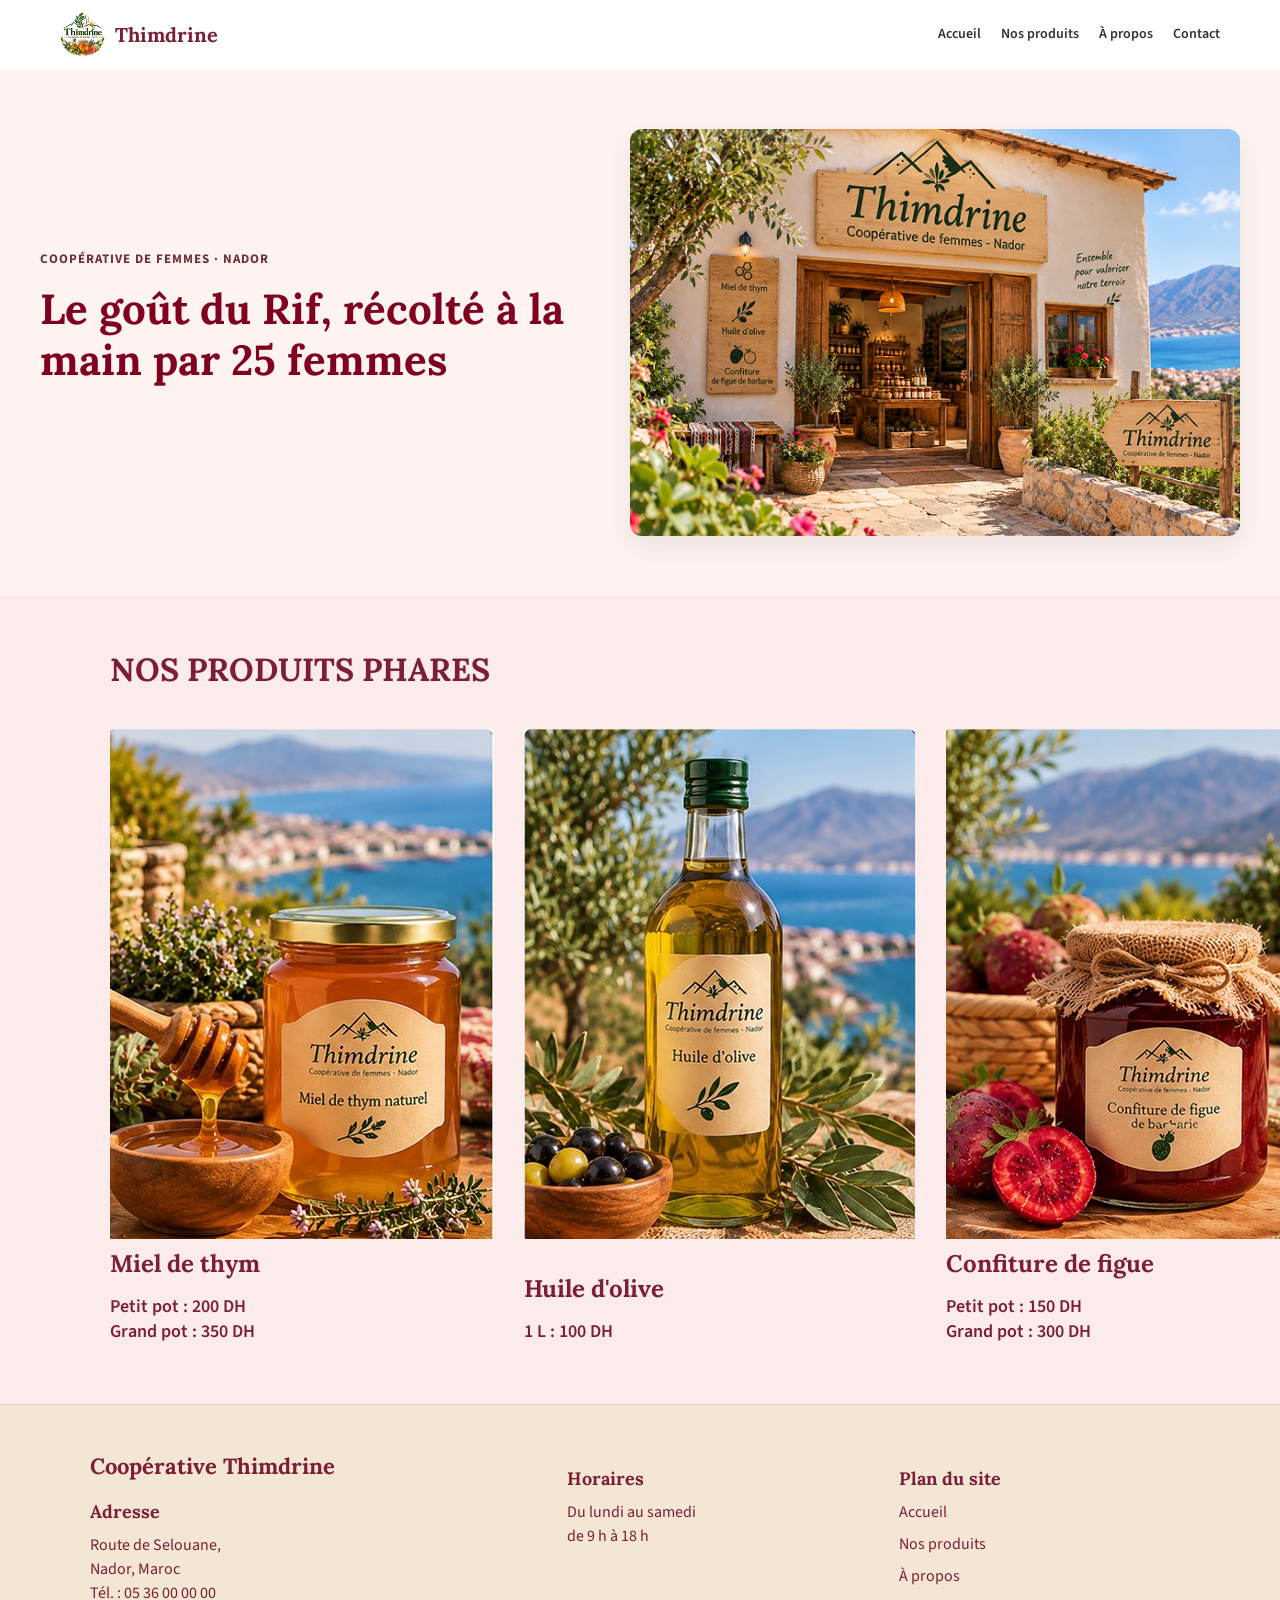
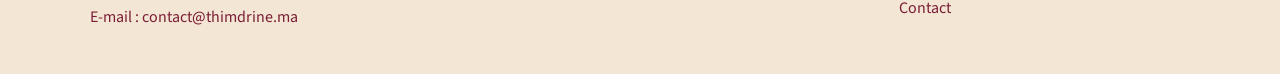
==== commit 0d2b463b: "derthimdrine" ====
--- a/index.html
+++ b/index.html
@@ -17,7 +17,7 @@
 
   <!-- En-tête / Header -->
 <header class="navbar">
-  <div class="logo-container">
+  <div class="logo-thimd">
     <div class="logo-circle">
       <img src="images/logo.jpg" alt="Thimdrine Logo" class="logo-img">
     </div>
@@ -33,37 +33,47 @@
 
   <main>
     <!-- Section Hero (Haut de page) -->
+  <section class="hero-section">
+  <div class="hero-coo-gou">
+    <span class="hero-subtitle">COOPÉRATIVE DE FEMMES · NADOR</span>
+    <h1 class="hero-title">Le goût du Rif, récolté à la main par 25 femmes</h1>
+  
+  </div>
+  <div class="hero-image-coo-gou">
+    <img src="images/page1.jpg" alt="Boutique Thimdrine à Nador" class="hero-img">
+  </div>
+</section>
   <section class="produits-phares-section">
   <h2 class="section-title">NOS PRODUITS PHARES</h2>
 
-  <!-- الشبكة اللي كاتجمع 3 منتجات فسطر واحد -->
+ 
   <div class="produits-grid">
     
-    <!-- المنتج 1 -->
-    <div class="product-card">
-      <div class="image-wrapper">
+  
+    <div class="product-ph">
+      <div class="image-ph1">
         <img src="images/produit3.jpg" alt="Miel de thym">
       </div>
       <h3 class="product-title">Miel de thym</h3>
-      <p class="product-price">Petit pot : 200 DH<br>Grand pot : 350 DH</p>
+      <p class="product-price-ind">Petit pot : 200 DH<br>Grand pot : 350 DH</p>
     </div>
 
     <!-- المنتج 2 -->
-    <div class="product-card">
-      <div class="image-wrapper">
+    <div class="product-ph">
+      <div class="image-ph1">
         <img src="images/produit2.jpg" alt="Huile d'olive">
       </div>
       <h3 class="product-title">Huile d'olive</h3>
-      <p class="product-price">1 L : 100 DH</p>
+      <p class="product-price-ind">1 L : 100 DH</p>
     </div>
 
     <!-- المنتج 3 -->
-    <div class="product-card">
-      <div class="image-wrapper">
+    <div class="product-ph">
+      <div class="image-ph1">
         <img src="images/produit1.jpg" alt="Confiture de figue">
       </div>
       <h3 class="product-title">Confiture de figue</h3>
-      <p class="product-price">Petit pot : 150 DH<br>Grand pot : 300 DH</p>
+      <p class="product-price-ind">Petit pot : 150 DH<br>Grand pot : 300 DH</p>
     </div>
 
   </div>
--- a/style.css
+++ b/style.css
@@ -16,7 +16,7 @@
 }
 
 
-*, *::before, *::after {
+* {
   box-sizing: border-box;
   margin: 0;
   padding: 0;
@@ -41,7 +41,7 @@
   padding: 12px 60px;
 }
 
-.logo-container {
+.logo-thimd {
   display: flex;
   align-items: center;
   gap: 10px;
@@ -99,10 +99,121 @@
   margin-bottom: 35px;
 }
 
+
 /* ==========================================
    PAGE ACCUEIL (INDEX)
    ========================================== */
-
+/* Section globale en 2 colonnes (Grille ou Flexbox) */
+.hero-section {
+  display: flex;
+  align-items: center;
+  justify-content: space-around;
+  gap: 40px;
+  padding: 60px 40px;
+  background-color: var(--couleur-fond, #fdf4f2); /* Couleur de fond rose poudré/crème */
+}
+
+/* Partie Texte à gauche */
+.hero-coo-gou {
+  flex: 1;
+  max-width: 550px;
+}
+
+.hero-subtitle {
+  display: block;
+  font-family: var(--police-texte);
+  font-size: 13px;
+  font-weight: 700;
+  letter-spacing: 1px;
+  color: #722f37; /* Couleur bordeaux foncé */
+  margin-bottom: 15px;
+  text-transform: uppercase;
+}
+
+.hero-title {
+  font-family: var(--police-titre); /* Police Lora */
+  font-size: 42px;
+  font-weight: 700;
+  color: #800020; 
+  line-height: 1.2;
+  margin-bottom: 30px;
+}
+
+/* Boutons */
+.hero-buttons {
+  display: flex;
+  gap: 15px;
+  flex-wrap: wrap;
+}
+
+.btn {
+  display: inline-block;
+  padding: 12px 24px;
+  border-radius: 30px;
+  font-family: var(--police-texte);
+  font-size: 14px;
+  font-weight: 600;
+  text-decoration: none;
+  cursor: pointer;
+  transition: all 0.3s ease;
+}
+
+.btn-primary {
+  background-color: #6a1b29; /* Bordeaux */
+  color: #ffffff;
+  border: 2px solid #6a1b29;
+}
+
+.btn-primary:hover {
+  background-color: #50131e;
+}
+
+.btn-secondary {
+  background-color: transparent;
+  color: #3b1418;
+  border: 2px solid #a3948c; /* Contour couleur lin/gris chaud */
+}
+
+.btn-secondary:hover {
+  background-color: rgba(163, 148, 140, 0.1);
+}
+
+/* Partie Image à droite */
+.hero-image-coo-gou {
+  flex: 1;
+  display: flex;
+  justify-content: center;
+}
+
+.hero-img {
+  max-width: 100%;
+  height: auto;
+  border-radius: 12px;
+  box-shadow: 0 10px 25px rgba(0, 0, 0, 0.08);
+}
+
+/* --- Adaptation Mobile (Responsive) --- */
+@media (max-width: 850px) {
+  .hero-section {
+    flex-direction: column;
+    padding: 30px 20px;
+    text-align: left;
+  }
+  
+  .hero-content {
+    max-width: 100%;
+  }
+
+  .hero-title {
+    font-size: 32px;
+  }
+
+  .hero-image-container {
+    width: 100%;
+    justify-content: center;
+    margin-top: 20px;
+  }
+}
 .produits-phares-section {
   max-width: 1100px;
   margin: 50px auto 60px;
@@ -128,7 +239,7 @@
 }
 
 
-.product-card {
+.product-ph {
   display: flex;
   flex-direction: column;
   align-items: flex-start;
@@ -136,7 +247,7 @@
 }
 
 
-.image-wrapper {
+.image1 {
   width: 100%;
   aspect-ratio: 3 / 4; 
   overflow: hidden;
@@ -146,14 +257,14 @@
   box-shadow: 0 4px 12px rgba(0, 0, 0, 0.05);
 }
 
-.image-wrapper img {
+.image-ph1 {
   width: 100%;
   height: 100%;
   object-fit: cover; 
   display: block;
 }
 
-.product-title {
+.product-title-ph {
   font-family: var(--police-titre);
   font-size: 24px;
   font-weight: 700;
@@ -161,7 +272,7 @@
   margin-bottom: 8px;
 }
 
-.product-price {
+.product-price-ind {
   font-size: 18px;
   font-weight: 600;
   color: var(--couleur-miel);
@@ -171,13 +282,13 @@
 /* ==========================================
    PAGE À PROPOS (HISTOIRE & VALEURS)
    ========================================== */
-.histoire-section {
+.histoire-title-img {
   max-width: 1150px;
   margin: 0 auto;
   padding: 40px 20px 60px;
 }
 
-.histoire-container {
+.histoire-img{
   display: flex;
   align-items: center;
   justify-content: space-between;
@@ -208,7 +319,7 @@
   margin-bottom: 22px;
 }
 
-.valeurs-section {
+.valeurs-123 {
   background-color: var(--couleur-bandeau);
   padding: 45px 20px 70px;
   width: 100%;
@@ -250,7 +361,7 @@
 /* ==========================================
    PAGE PRODUITS (CATALOGUE - 3 en haut, 3 en bas)
    ========================================== */
-.main-content {
+.prod-tous{
   max-width: 1100px;
   margin: 0 auto;
   padding: 30px 20px 70px;
@@ -263,7 +374,7 @@
   gap: 40px 30px;
 }
 
-.product-card {
+.products {
   display: flex;
   flex-direction: column;
   align-items: center;
@@ -465,7 +576,7 @@
     padding: 15px;
   }
 
-  .soutit-tit-butt-img,
+  .hero-section,
   .histoire-container {
     grid-template-columns: 1fr;
     flex-direction: column;
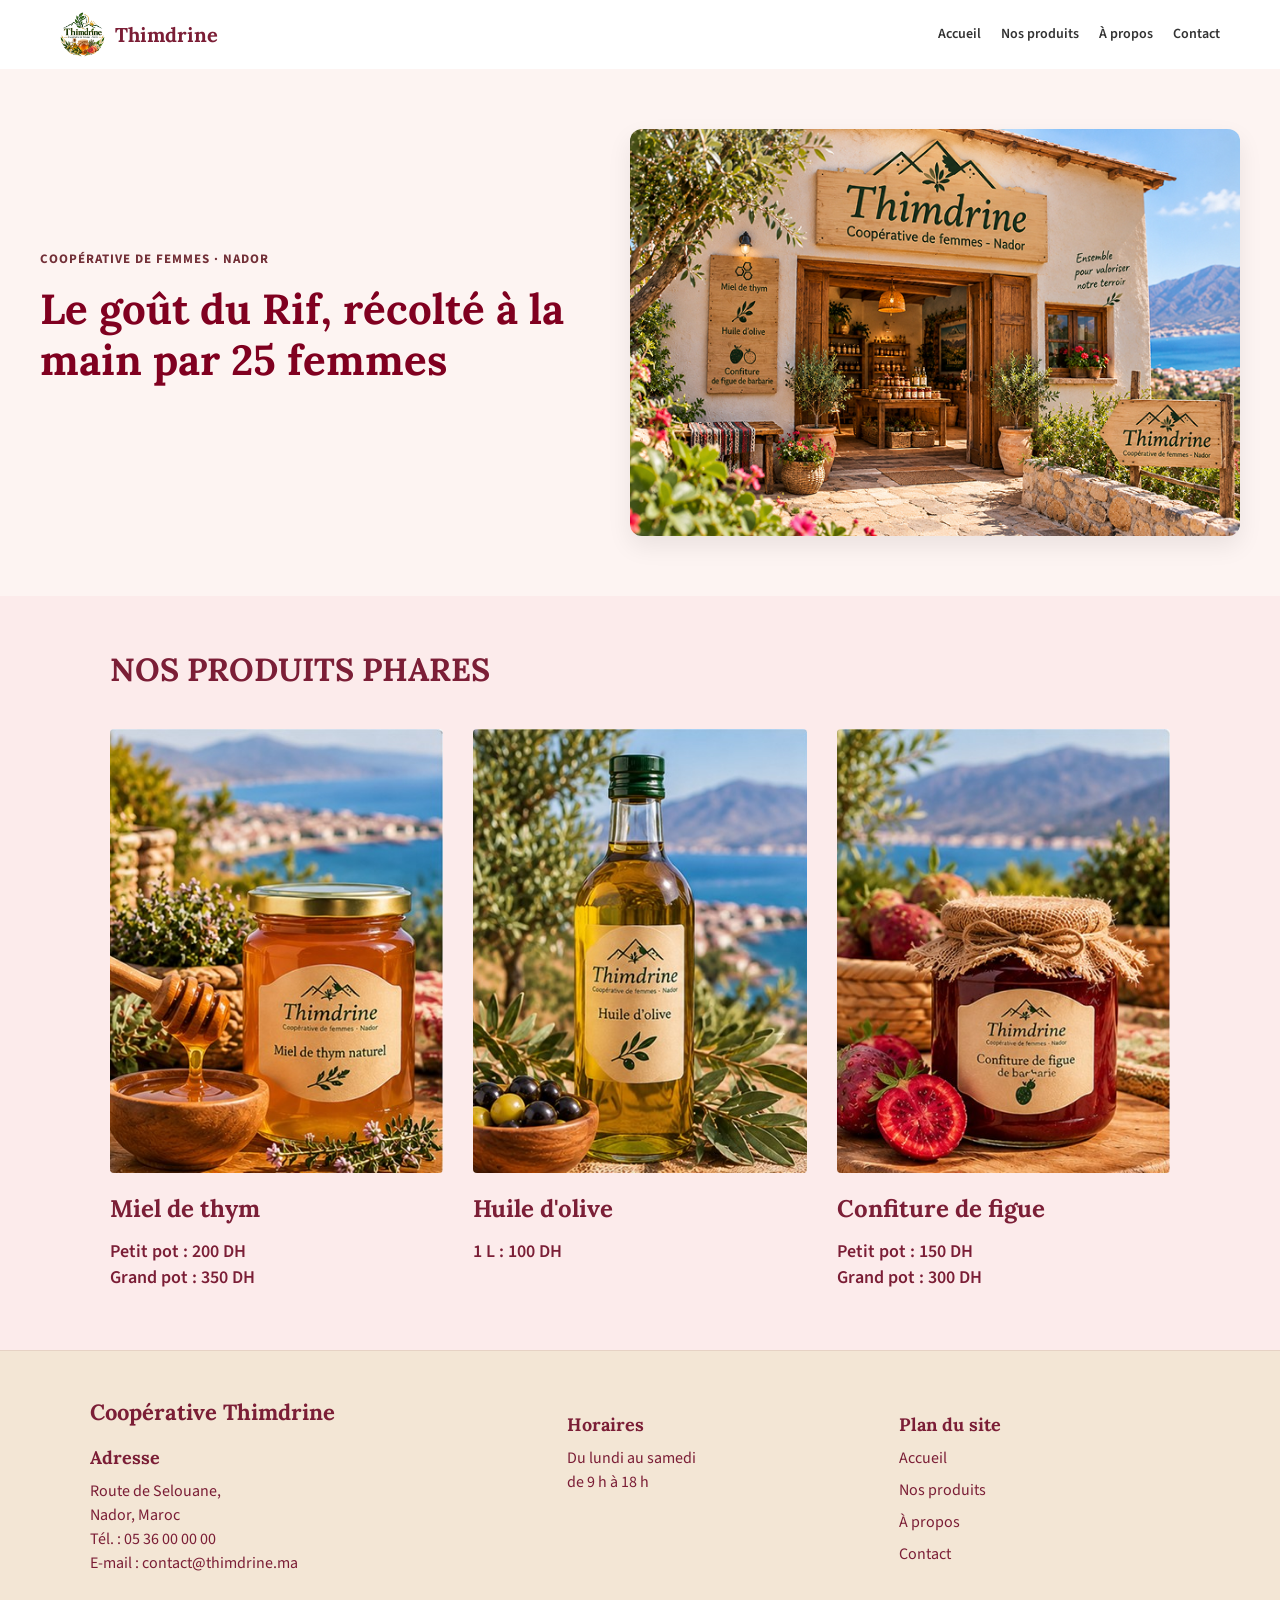
==== commit 753b61ba: "modifications" ====
--- a/index.html
+++ b/index.html
@@ -14,8 +14,7 @@
   <link rel="stylesheet" href="style.css">
 </head>
 <body>
-
-  <!-- En-tête / Header -->
+<!--entete-->
 <header class="navbar">
   <div class="logo-thimd">
     <div class="logo-circle">
@@ -32,7 +31,7 @@
 </header>
 
   <main>
-    <!-- Section Hero (Haut de page) -->
+    <!-- Section image et titre  -->
   <section class="hero-section">
   <div class="hero-coo-gou">
     <span class="hero-subtitle">COOPÉRATIVE DE FEMMES · NADOR</span>
@@ -58,7 +57,7 @@
       <p class="product-price-ind">Petit pot : 200 DH<br>Grand pot : 350 DH</p>
     </div>
 
-    <!-- المنتج 2 -->
+  
     <div class="product-ph">
       <div class="image-ph1">
         <img src="images/produit2.jpg" alt="Huile d'olive">
@@ -67,7 +66,7 @@
       <p class="product-price-ind">1 L : 100 DH</p>
     </div>
 
-    <!-- المنتج 3 -->
+
     <div class="product-ph">
       <div class="image-ph1">
         <img src="images/produit1.jpg" alt="Confiture de figue">
--- a/style.css
+++ b/style.css
@@ -11,6 +11,7 @@
   --couleur-terre: #2B2118;      
   --couleur-blanc: #FFFFFF;
 
+
   --police-titre: 'Lora', Georgia, serif;
   --police-texte: 'Source Sans 3', Arial, sans-serif;
 }
@@ -100,10 +101,7 @@
 }
 
 
-/* ==========================================
-   PAGE ACCUEIL (INDEX)
-   ========================================== */
-/* Section globale en 2 colonnes (Grille ou Flexbox) */
+
 .hero-section {
   display: flex;
   align-items: center;
@@ -140,42 +138,13 @@
 }
 
 /* Boutons */
-.hero-buttons {
-  display: flex;
-  gap: 15px;
-  flex-wrap: wrap;
-}
-
-.btn {
-  display: inline-block;
-  padding: 12px 24px;
-  border-radius: 30px;
-  font-family: var(--police-texte);
-  font-size: 14px;
-  font-weight: 600;
-  text-decoration: none;
-  cursor: pointer;
-  transition: all 0.3s ease;
-}
-
-.btn-primary {
-  background-color: #6a1b29; /* Bordeaux */
-  color: #ffffff;
-  border: 2px solid #6a1b29;
-}
-
-.btn-primary:hover {
-  background-color: #50131e;
-}
-
-.btn-secondary {
-  background-color: transparent;
-  color: #3b1418;
-  border: 2px solid #a3948c; /* Contour couleur lin/gris chaud */
-}
-
-.btn-secondary:hover {
-  background-color: rgba(163, 148, 140, 0.1);
+.btn-envoyer{
+  background-color: #800020;
+  border-radius: 15PX;
+ font-size:large;
+ padding: 10px;
+color: #FBF6EC;
+text-decoration: none;
 }
 
 /* Partie Image à droite */
@@ -192,28 +161,7 @@
   box-shadow: 0 10px 25px rgba(0, 0, 0, 0.08);
 }
 
-/* --- Adaptation Mobile (Responsive) --- */
-@media (max-width: 850px) {
-  .hero-section {
-    flex-direction: column;
-    padding: 30px 20px;
-    text-align: left;
-  }
-  
-  .hero-content {
-    max-width: 100%;
-  }
-
-  .hero-title {
-    font-size: 32px;
-  }
-
-  .hero-image-container {
-    width: 100%;
-    justify-content: center;
-    margin-top: 20px;
-  }
-}
+
 .produits-phares-section {
   max-width: 1100px;
   margin: 50px auto 60px;
@@ -247,20 +195,18 @@
 }
 
 
-.image1 {
-  width: 100%;
-  aspect-ratio: 3 / 4; 
+.image-ph1 {
+  width: 100%;
+  aspect-ratio: 3 / 4;
   overflow: hidden;
   border-radius: 4px;
   margin-bottom: 18px;
-  background-color: var(--couleur-blanc);
-  box-shadow: 0 4px 12px rgba(0, 0, 0, 0.05);
-}
-
-.image-ph1 {
+}
+
+.image-ph1 img {
   width: 100%;
   height: 100%;
-  object-fit: cover; 
+  object-fit: cover;
   display: block;
 }
 
@@ -279,9 +225,7 @@
   line-height: 1.4;
 }
 
-/* ==========================================
-   PAGE À PROPOS (HISTOIRE & VALEURS)
-   ========================================== */
+
 .histoire-title-img {
   max-width: 1150px;
   margin: 0 auto;
@@ -358,9 +302,7 @@
   font-weight: 500;
 }
 
-/* ==========================================
-   PAGE PRODUITS (CATALOGUE - 3 en haut, 3 en bas)
-   ========================================== */
+
 .prod-tous{
   max-width: 1100px;
   margin: 0 auto;
@@ -390,23 +332,20 @@
   text-align: center;
 }
 
-.image-wrapper {
-  width: 100%;
-  aspect-ratio: 1 / 1; 
+.image6 {
+  width: 100%;
+  aspect-ratio: 1 / 1;
   overflow: hidden;
   border-radius: 4px;
   margin-bottom: 10px;
-  background-color: var(--couleur-blanc);
-  box-shadow: 0 4px 12px rgba(0, 0, 0, 0.05);
-}
-
-.image-wrapper img {
+}
+
+.image6 img {
   width: 100%;
   height: 100%;
-  object-fit: cover; 
+  object-fit: cover;
   display: block;
 }
-
 .product-price {
   font-size: 20px;
   font-weight: 600;
@@ -415,10 +354,8 @@
   text-align: center;
 }
 
-/* ==========================================
-   PAGE CONTACT
-   ========================================== */
-.contact-info-section {
+
+.contact-info-tous-section {
   max-width: 900px;
   margin: 40px auto 20px;
   padding: 0 20px;
@@ -511,9 +448,7 @@
   margin-top: 15px;
 }
 
-/* ==========================================
-   FOOTER (COMMUN)
-   ========================================== */
+
 .footer-tous {
   background-color: var(--couleur-footer); /* #F3E6D5 - Fond crème */
   padding: 45px 20px;
@@ -566,55 +501,92 @@
   margin-bottom: 8px;
 }
 
-/* ==========================================
-   RESPONSIVE (MOBILES & TABLETTES)
-   ========================================== */
+/* mobile */
+
 @media (max-width: 850px) {
-  .navbar, header {
+
+  /* Header commun à toutes les pages */
+  .navbar {
     flex-direction: column;
     gap: 15px;
     padding: 15px;
   }
 
-  .hero-section,
-  .histoire-container {
+  .nav-links {
+    flex-wrap: wrap;
+    justify-content: center;
+    gap: 12px;
+  }
+
+  /* Accueil : sec principale */
+  .hero-section {
+   
+    flex-direction: column;
+    text-align: left;
+    padding: 30px 20px;
+  }
+
+  .hero-coo-gou {
+    max-width: 100%;
+  }
+
+  .hero-title {
+    font-size: 32px;
+  }
+
+  .hero-image-coo-gou {
+    width: 100%;
+    justify-content: center;
+    margin-top: 20px;
+  }
+
+  .hero-img {
+    width: 100%;
+    height: auto;
+  }
+
+  /* Accueil : produits ph */
+  .produits-grid {
     grid-template-columns: 1fr;
+    gap: 35px;
+  }
+
+  /* Page Nos produits */
+  .products-grid {
+    grid-template-columns: 1fr;
+    gap: 35px;
+  }
+
+  /* Page À propos */
+  .histoire-img {
     flex-direction: column;
-    text-align: center;
-  }
-
-  .products-grid,
+    text-align: left;
+  }
+
+  .histoire-image {
+    width: 100%;
+  }
+
+  .histoire-image img {
+    width: 100%;
+    height: auto;
+  }
+
+  /* Page À propos  */
   .valeurs-grid {
     grid-template-columns: 1fr;
     gap: 35px;
   }
 
+  .page-title,
+  .valeurs-title {
+    font-size: 40px;
+  }
+
+  /* Footer commun  toutes les pages */
   .footer-grid {
     grid-template-columns: 1fr;
     gap: 25px;
   }
 
-  .page-title,
-  .valeurs-title {
-    font-size: 40px;
-  }
-}
-
-@media (max-width: 768px) {
-  .form-group {
-    flex-direction: column;
-    align-items: flex-start;
-    gap: 5px;
-  }
-  .form-group label {
-    width: 100%;
-    text-align: left;
-  }
-  .form-submit,
-  .form-footer-note {
-    margin-left: 0;
-  }
-  .page-title-left {
-    font-size: 34px;
-  }
 }
